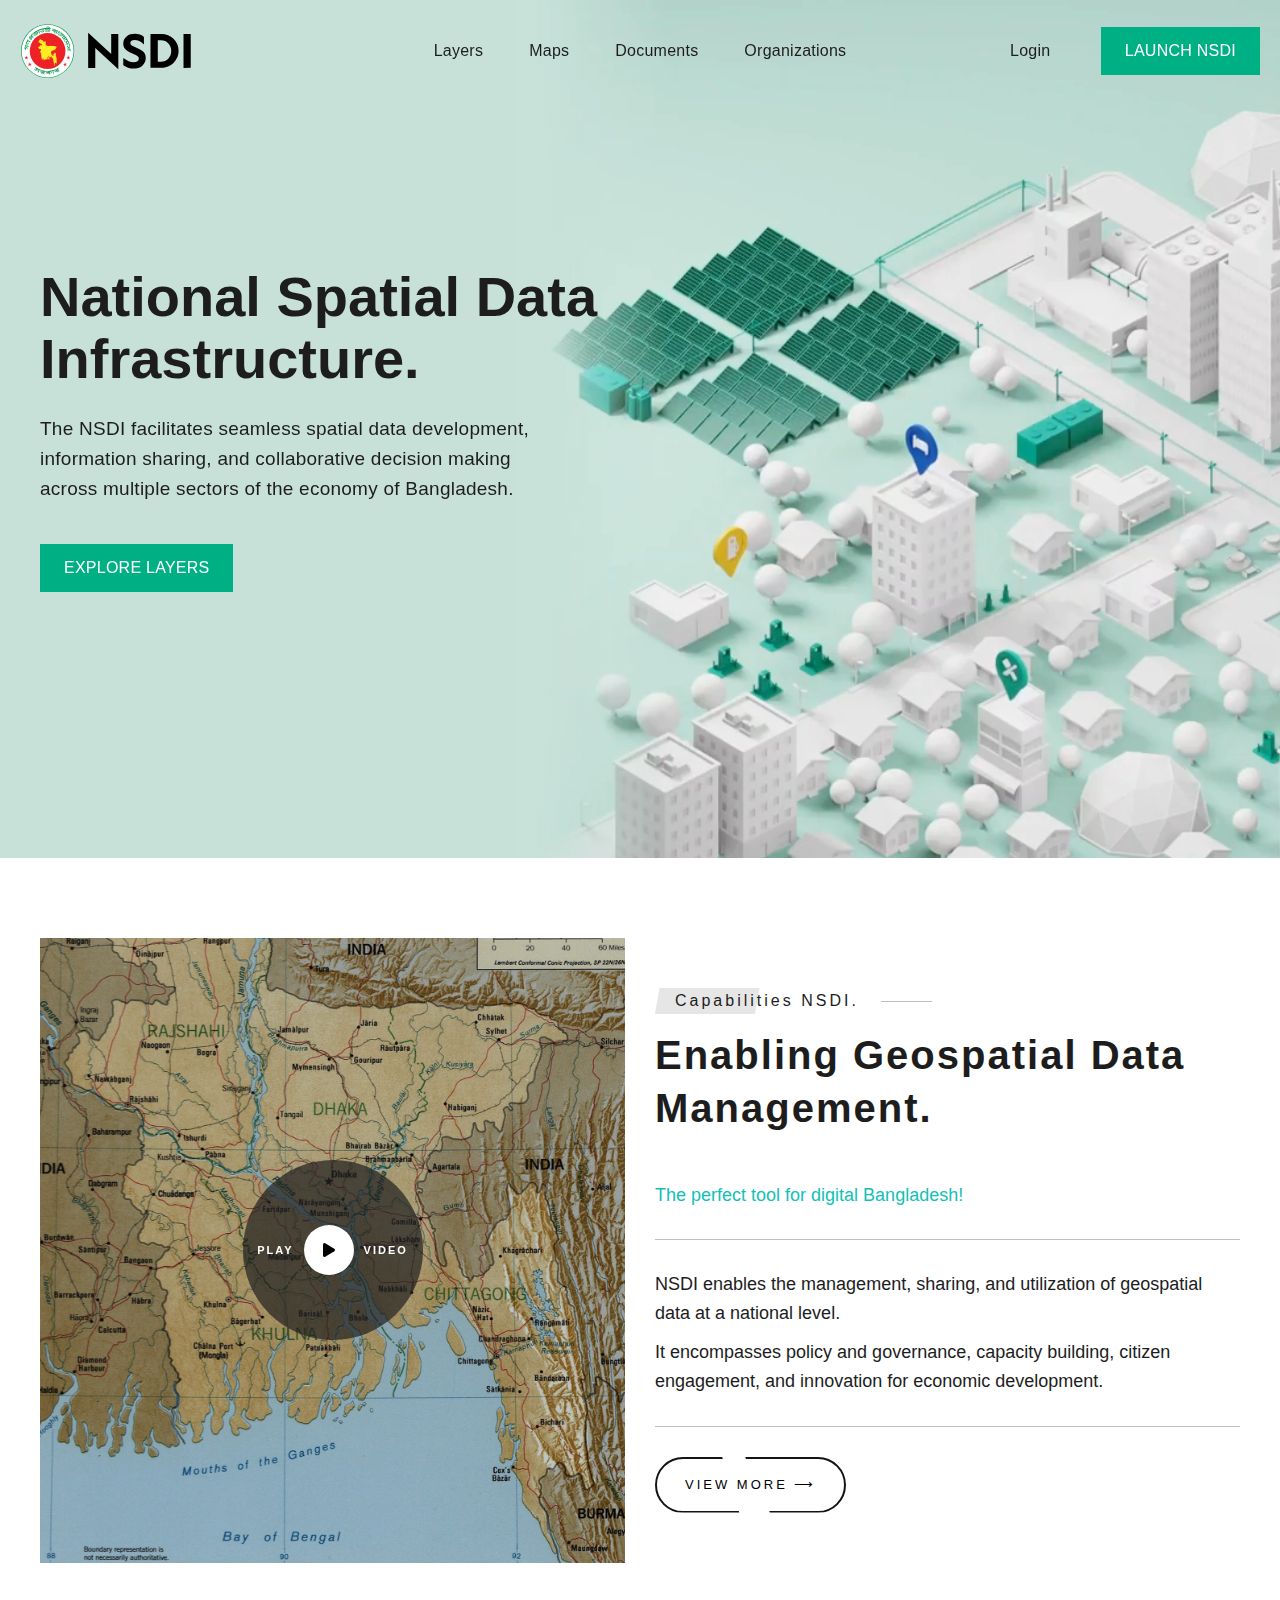
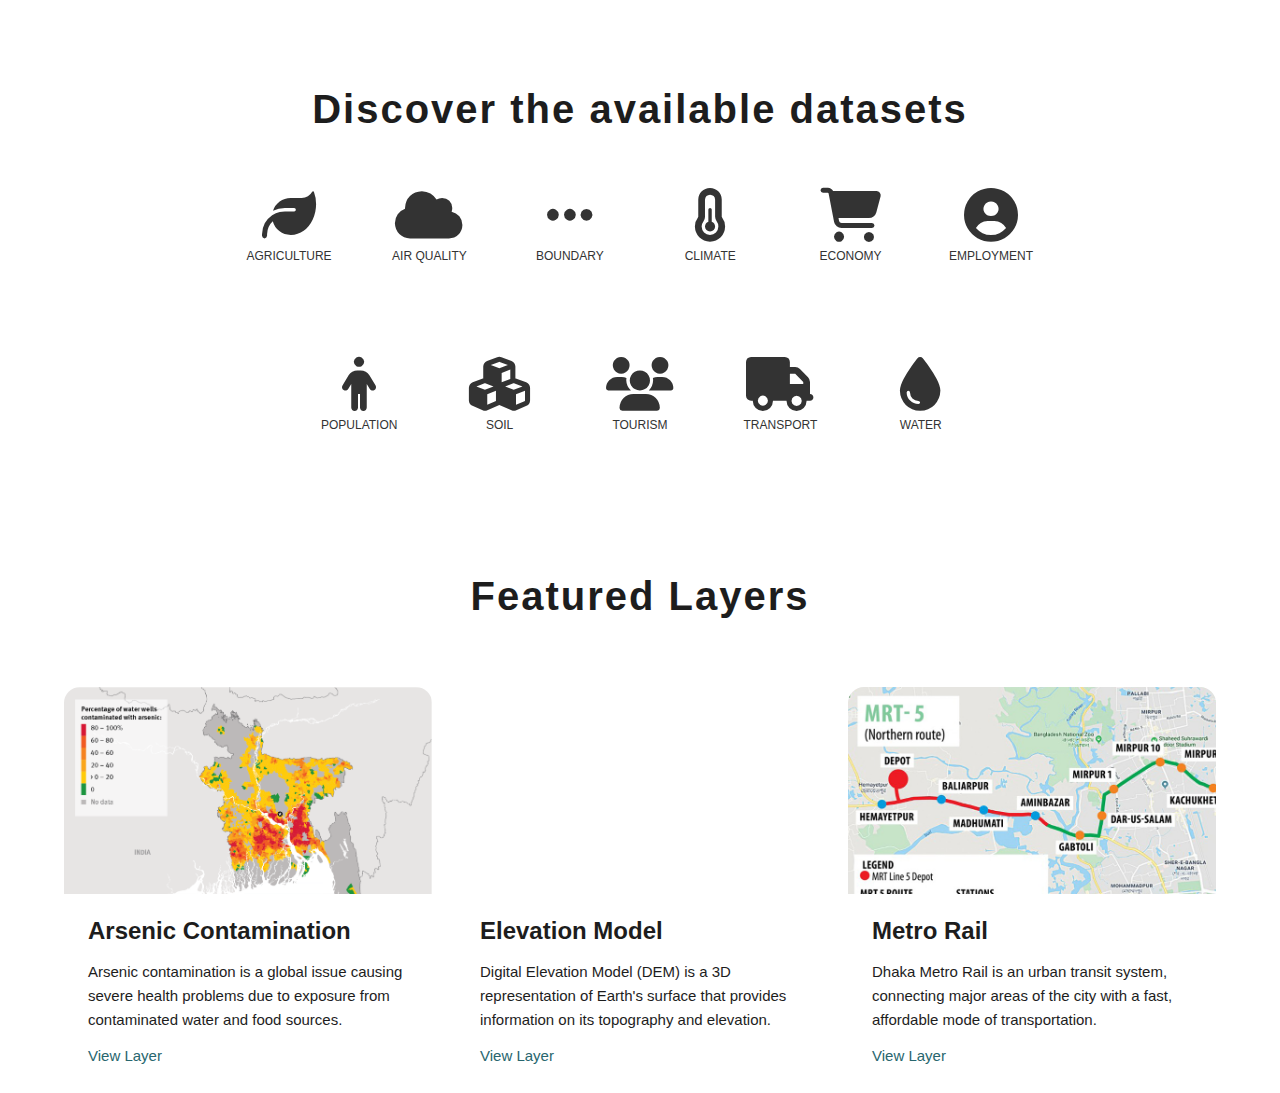
==== index.html @ 383cb5c8 "Fixed layers section." ====
<!DOCTYPE html>
<html lang="en">

<head>
    <meta charset="UTF-8">
    <meta http-equiv="X-UA-Compatible" content="IE=edge">
    <meta name="viewport" content="width=device-width, initial-scale=1.0">
    <link rel="icon" type="image/x-icon" href="./assets/images/favicon.png">
    <link rel="stylesheet" href="assets\css\video.css">
    <link rel="stylesheet" href="assets\css\plugin.css">
    <link rel="stylesheet" href="style.css">
    <link rel="stylesheet" href="assets\css\layers.css">

    <title>NSDI - National Spatial Data Infrastructure</title>
</head>

<body>
    <!-- Navigation Section Start -->
    <div data-collapse="medium" data-animation="default" data-duration="400" data-easing="ease" data-easing2="ease"
        role="banner" class="header w-nav">
        <div class="container wide header-container w-container">
            <a href="index.html aria-current=" page" class="brand w-nav-brand w--current">
                <img src="./assets/images/logo.svg" loading="lazy" alt="" class="logo-image">
            </a>
            <nav role="navigation" class="nav-menu w-clearfix w-nav-menu">
                <a href="#" class="header-nav-link black w-nav-link">Layers</a>
                <a href="#" class="header-nav-link black w-nav-link">Maps</a>
                <a href="#" class="header-nav-link black w-nav-link">Documents</a>
                <a href="#" class="header-nav-link last black w-nav-link">Organizations</a>
                <div class="nav-dop-menu mobile"><a href="#" class="header-link-login w-inline-block">
                        <div class="text-block-2">Login</div>
                        <a href="#" class="button-light-green w-button">View Layers</a>
                </div>
            </nav>
            <div class="nav-dop-menu desktop"><a href="#" target="_blank"
                    class="header-link-login header-nav-link black w-inline-block">
                    <div class="text-block black">Login</div>
                </a>
                <a href="#" class="button-light-green w-button">
                    Launch NSDI
                </a>
            </div>
            <div class="menu-button-black w-nav-button"></div>
        </div>
    </div>
    <!-- Navigation Section End -->

    <!-- Hero section start -->
    <div class="hero-home wf-section">
        <div class="hero-home-video">
            <div data-poster-url="./assets/images/First_Animation_w_Gradient.jpg"
                data-video-urls="assets/videos/Hero Animation.mp4" data-autoplay="true" data-loop="true"
                data-wf-ignore="true" class="background-video-2 w-background-video w-background-video-atom">
                <video id="Animation" autoplay="" loop="" style="background-image:url('assets\First Animation.jpg')"
                    muted="" playsinline="" data-wf-ignore="true" data-object-fit="cover">
                    <source src=".\assets\videos\Hero Animation.mp4" data-wf-ignore="true">
                    <source src=".\assets\videos\Hero Animation.webm" data-wf-ignore="true">
                </video>
            </div>
            <div class="div-block-3"></div>
            <div class="html-embed-2 w-embed">
                <style>
                    .hero-home-bg-video {
                        width: 100%;
                        height: 100%;
                        object-fit: cover;
                        object-position: left center;
                    }
                </style>

                <video class="hero-home-bg-video" loop="" autoplay="" muted=""
                    src=".\assets\videos\Hero Animation.mp4"></video>
            </div>
        </div>
        <div class="container fullscreen w-container">
            <div class="box-588 tablet-box-wide tablet-align-center">
                <h1 class="margin-bottom-24">National Spatial Data Infrastructure.</h1>
            </div>
            <div class="box-477 tablet-box-wide tablet-align-center">
                <div class="body1 margin-bottom-40 tablet-align-center">The NSDI facilitates seamless spatial data
                    development, information sharing, and collaborative decision making across multiple sectors of the
                    economy of Bangladesh.
                </div><a href="#" class="button-light-green w-button">Explore Layers</a>
            </div>
        </div>
    </div>
    <!-- Hero section end -->

    <!-- Video Section Start -->
    <section class="video-section p-relative section-margin">
        <div class="container">
            <div class="row">
                <div class="col-lg-6">
                    <div class="video-inner p-relative h-100 v-dark-head">
                        <div class="img-box p-absolute h-100">
                            <div class="img-container h-100 before-z-index" data-dsn-grid="move-up" data-overlay="2">
                                <img class="cover-bg-img " src="" data-dsn-src="assets/images/map.jpg" alt="">
                            </div>
                        </div>

                        <a href="https://www.youtube.com/watch?v=CU_A94WPOgg&pp"
                            class="play-btn d-flex align-items-center justify-content-center text-center v-middle vid">
                            <span class="text">Play</span>
                            <span class="play-icon d-flex align-items-center justify-content-center text-center"
                                data-dsn="parallax"> <i class="fas fa-play"></i>
                            </span>

                            <span class="text">Video</span>
                        </a>
                    </div>
                </div>

                <div class="col-lg-6">
                    <div class="box-info mt-50 mb-50">
                        <div class="box-info-inner w-100">
                            <div class=" mb-30 d-flex text-left flex-column align-items-start">
                                <p class="sub-heading line-shap line-shap-after mb-15">
                                    <span class="line-bg-left">Capabilities NSDI.</span>
                                </p>
                                <h2 class="section-title">Enabling Geospatial Data Management.</h2>
                            </div>

                            <p class="pb-30 mb-30 border-bottom theme-color">
                                The perfect tool for digital Bangladesh!
                            </p>
                            <p class="max-w570 dsn-up mb-10 ">NSDI enables the management, sharing, and utilization of
                                geospatial data at a national level.
                            </p>
                            <p class="max-w570 dsn-up">It encompasses policy and governance, capacity building,
                                citizen engagement, and innovation for economic development.</p>

                            <div class="border-bottom mt-30 mb-30"></div>

                            <a href="#" class="dsn-button ">
                                <span class="  dsn-border-rdu border-color-reverse-color image-zoom"
                                    data-dsn="parallax"></span>
                                View More
                                <span>⟶</span>
                            </a>


                        </div>
                    </div>
                </div>
            </div>
        </div>
    </section>
    <!-- Video Section End -->

    <!-- View Layers Start -->
    <div class="container layers-section">
        <h2 class="section-title">Discover the available datasets</h2>
        <div class="layer-home">
            <section id="layer-datasets">
                <div class="layer-container">
                    <div class="layer-row">
                        <div class="layer-container layer-text-center">
                            <div class="layer-row">
                                <div class="layer-col-xs-4 layer-col-sm-3 layer-col-md-2 layer-col-lg-1">
                                    <a href="#">
                                        <div class="layer-category" data-toggle="tooltip" data-placement="auto"
                                            title="Agricultural features and conditions.">
                                            <i class="fa fa-leaf fa-3x"></i>
                                            <h4>Agriculture</h4>
                                        </div>
                                    </a>
                                </div>
                                <div class="layer-col-xs-4 layer-col-sm-3 layer-col-md-2 layer-col-lg-1">
                                    <a href="#">
                                        <div class="layer-category" data-toggle="tooltip" data-placement="auto"
                                            title="Air pollution phenomena.">
                                            <i class="fa fa-cloud fa-3x"></i>
                                            <h4>Air quality</h4>
                                        </div>
                                    </a>
                                </div>
                                <div class="layer-col-xs-4 layer-col-sm-3 layer-col-md-2 layer-col-lg-1">
                                    <a href="#">
                                        <div class="layer-category" data-toggle="tooltip" data-placement="auto"
                                            title="Legal land and international entities descriptions. Examples: political and administrative boundaries.">
                                            <i class="fa fa-ellipsis-h fa-3x"></i>
                                            <h4>Boundary</h4>
                                        </div>
                                    </a>
                                </div>
                                <div class="layer-col-xs-4 layer-col-sm-3 layer-col-md-2 layer-col-lg-1">
                                    <a href="#">
                                        <div class="layer-category" data-toggle="tooltip" data-placement="auto"
                                            title="Processes and phenomena of the atmosphere. Examples:  climate, climate change, precipitation, weather, atmospheric conditions.">
                                            <i class="fa fa-thermometer-2 fa-3x"></i>
                                            <h4>Climate</h4>
                                        </div>
                                    </a>
                                </div>
                                <div class="layer-col-xs-4 layer-col-sm-3 layer-col-md-2 layer-col-lg-1">
                                    <a href="#">
                                        <div class="layer-category" data-toggle="tooltip" data-placement="auto"
                                            title="Economic activities and conditions.">
                                            <i class="fa fa-shopping-cart fa-3x"></i>
                                            <h4>Economy</h4>
                                        </div>
                                    </a>
                                </div>
                                <div class="layer-col-xs-4 layer-col-sm-3 layer-col-md-2 layer-col-lg-1">
                                    <a href="#">
                                        <div class="layer-category" data-toggle="tooltip" data-placement="auto"
                                            title="Employment situation and statistics. Example: Labour market, employment and unemployment rate">
                                            <i class="fa fa-user-circle fa-3x"></i>
                                            <h4>Employment</h4>
                                        </div>
                                    </a>
                                </div>
                            </div>
                            <div class="layer-row">
                                <div class="layer-col-xs-4 layer-col-sm-3 layer-col-md-2 layer-col-lg-1">
                                    <a href="#">
                                        <div class="layer-category" data-toggle="tooltip" data-placement="auto"
                                            title="Demography and social features. Example: demographic data and trends, census information, education.">
                                            <i class="fa fa-male fa-3x"></i>
                                            <h4>Population</h4>
                                        </div>
                                    </a>
                                </div>
                                <div class="layer-col-xs-4 layer-col-sm-3 layer-col-md-2 layer-col-lg-1">
                                    <a href="#">
                                        <div class="layer-category" data-toggle="tooltip" data-placement="auto"
                                            title="Land and soil features. Example: Land use and land cover change, soil quality, monitoring.">
                                            <i class="fa fa-cubes fa-3x"></i>
                                            <h4>Soil</h4>
                                        </div>
                                    </a>
                                </div>
                                <div class="layer-col-xs-4 layer-col-sm-3 layer-col-md-2 layer-col-lg-1">
                                    <a href="#">
                                        <div class="layer-category" data-toggle="tooltip" data-placement="auto"
                                            title="Recreational areas and tourism activities. Example: touristic statistics and information.">
                                            <i class="fa fa-users fa-3x"></i>
                                            <h4>Tourism</h4>
                                        </div>
                                    </a>
                                </div>
                                <div class="layer-col-xs-4 layer-col-sm-3 layer-col-md-2 layer-col-lg-1">
                                    <a href="#">
                                        <div class="layer-category" data-toggle="tooltip" data-placement="auto"
                                            title="Transportation systems and infrastructure. Examples: roads, tunnels, railways, trafic flows.">
                                            <i class="fa fa-truck fa-3x"></i>
                                            <h4>Transport</h4>
                                        </div>
                                    </a>
                                </div>
                                <div class="layer-col-xs-4 layer-col-sm-3 layer-col-md-2 layer-col-lg-1">
                                    <a href="#">
                                        <div class="layer-category" data-toggle="tooltip" data-placement="auto"
                                            title="Water features. Examples: rivers and glaciers, lakes, dams, water quality.">
                                            <i class="fa fa-tint fa-3x"></i>
                                            <h4>Water</h4>
                                        </div>
                                    </a>
                                </div>
                            </div>
                        </div>
                    </div>
                </div>
            </section>
        </div>
    </div>
    <!-- View Layers End -->

    <!-- Featured Layers Start -->
    <div class="container layers-section" style="margin-bottom: 3rem;">
        <h2 class="section-title">Featured Layers</h2>
    </div>
    <section class="articles">
        <article>
            <div class="article-wrapper">
                <figure>
                    <img src=".\assets\images\community clinic.webp" alt="" />
                </figure>
                <div class="article-body">
                    <h4>Arsenic Contamination</h4>
                    <p>
                        Arsenic contamination is a global issue causing severe health problems due to exposure from
                        contaminated water and food sources.
                    </p>
                    <a href="#" class="read-more">
                        View Layer<span class="sr-only">Layer 1</span>
                        <svg xmlns="http://www.w3.org/2000/svg" class="icon" viewBox="0 0 20 20" fill="currentColor">
                            <path fill-rule="evenodd"
                                d="M12.293 5.293a1 1 0 011.414 0l4 4a1 1 0 010 1.414l-4 4a1 1 0 01-1.414-1.414L14.586 11H3a1 1 0 110-2h11.586l-2.293-2.293a1 1 0 010-1.414z"
                                clip-rule="evenodd" />
                        </svg>
                    </a>
                </div>
            </div>
        </article>
        <article>

            <div class="article-wrapper">
                <figure>
                    <img src="https://gisgeography.com/wp-content/uploads/2016/04/SRTM.png" alt="" />
                </figure>
                <div class="article-body">
                    <h4>Elevation Model</h4>
                    <p>
                        Digital Elevation Model (DEM) is a 3D representation of Earth's surface that provides
                        information on its topography and elevation.
                    </p>
                    <a href="#" class="read-more">
                        View Layer <span class="sr-only">about this is some title</span>
                        <svg xmlns="http://www.w3.org/2000/svg" class="icon" viewBox="0 0 20 20" fill="currentColor">
                            <path fill-rule="evenodd"
                                d="M12.293 5.293a1 1 0 011.414 0l4 4a1 1 0 010 1.414l-4 4a1 1 0 01-1.414-1.414L14.586 11H3a1 1 0 110-2h11.586l-2.293-2.293a1 1 0 010-1.414z"
                                clip-rule="evenodd" />
                        </svg>
                    </a>
                </div>
            </div>
        </article>
        <article>

            <div class="article-wrapper">
                <figure>
                    <img src="assets\images\metro rail.jpg" alt="" />
                </figure>
                <div class="article-body">
                    <h4>Metro Rail</h4>
                    <p>
                        Dhaka Metro Rail is an urban transit system, connecting major areas of the city with a fast,
                        affordable mode of transportation.
                    </p>
                    <a href="#" class="read-more">
                        View Layer <span class="sr-only">about this is some title</span>
                        <svg xmlns="http://www.w3.org/2000/svg" class="icon" viewBox="0 0 20 20" fill="currentColor">
                            <path fill-rule="evenodd"
                                d="M12.293 5.293a1 1 0 011.414 0l4 4a1 1 0 010 1.414l-4 4a1 1 0 01-1.414-1.414L14.586 11H3a1 1 0 110-2h11.586l-2.293-2.293a1 1 0 010-1.414z"
                                clip-rule="evenodd" />
                        </svg>
                    </a>
                </div>
            </div>
        </article>
    </section>
    <!-- Featured Layers End -->

    <!-- Script Section Start -->
    <script src="https://code.jquery.com/jquery-3.6.4.min.js"></script>
    <script src="index.js"></script>
    <!-- Script Section End -->

    <!-- Video Script Section Start -->
    <script src="assets\js\plugin.js"></script>
    <script src="assets\js\dns.js"></script>
    <script src="assets\js\custom.js"></script>
    <!-- Video Script Section End -->
</body>

</html>
---- style.css ----
html {
  font-family: sans-serif;
  -ms-text-size-adjust: 100%;
  -webkit-text-size-adjust: 100%;
  scrollbar-width: none;
  height: 100%;
}
header,
menu,
nav,
section {
  display: block;
}
video {
  display: inline-block;
  vertical-align: baseline;
}
[hidden] {
  display: none;
}
a:active,
a:hover {
  outline: 0;
}
h1 {
  margin: 0.67em 0;
}
img {
  border: 0;
  max-width: 100%;
  vertical-align: middle;
  display: inline-block;
}
svg:not(:root) {
  overflow: hidden;
}
button {
  color: inherit;
  font: inherit;
  margin: 0;
}
button {
  overflow: visible;
}
button {
  text-transform: none;
}
button {
  cursor: pointer;
}
button[disabled] {
  cursor: default;
}
button::-moz-focus-inner {
  border: 0;
  padding: 0;
}
.w-dropdown-list.w--open {
  display: block;
}
.w-nav-button.w--open {
  background-color: #c8c8c8;
  color: #fff;
}
.menu-button.w--open {
  background-color: transparent;
  background-image: url("./assets/images/close.svg");
  background-position: 50% 50%;
  background-size: 22px 22px;
  background-repeat: no-repeat;
}
.menu-button-black.w--open {
  background-color: transparent;
  background-image: url("./assets/images/close.svg");
  background-position: 50% 50%;
  background-size: 22px 22px;
  background-repeat: no-repeat;
}
.menu-button-black.w--open {
  background-color: transparent;
  background-image: url("./assets/images/close.svg");
  background-position: 50% 50%;
  background-size: auto;
  background-repeat: no-repeat;
}
@font-face {
  font-family: webflow-icons;
  src: url("[data-uri]")
    format("truetype");
  font-weight: 400;
  font-style: normal;
}
[class*=" w-icon-"],
[class^="w-icon-"] {
  font-family: webflow-icons !important;
  font-style: normal;
  font-weight: 400;
  font-variant: normal;
  text-transform: none;
  line-height: 1;
  -webkit-font-smoothing: antialiased;
  -moz-osx-font-smoothing: grayscale;
}
* {
  -webkit-box-sizing: border-box;
  -moz-box-sizing: border-box;
  box-sizing: border-box;
}
.w-block {
  display: block;
}
.w-inline-block {
  max-width: 100%;
  display: inline-block;
}
.w-clearfix:after,
.w-clearfix:before {
  content: " ";
  display: table;
  grid-column-start: 1;
  grid-row-start: 1;
  grid-column-end: 2;
  grid-row-end: 2;
}
.w-clearfix:after {
  clear: both;
}
.w-button {
  display: inline-block;
  padding: 9px 15px;
  background-color: #3898ec;
  color: #fff;
  border: 0;
  line-height: inherit;
  text-decoration: none;
  cursor: pointer;
  border-radius: 0;
}
html[data-w-dynpage] [data-w-cloak] {
  color: transparent !important;
}
h1,
h2,
h3,
h4,
h5,
h6 {
  font-weight: 700;
  margin-bottom: 10px;
}
h5 {
  font-size: 14px;
  line-height: 20px;
  margin-top: 10px;
}
h6 {
  font-size: 12px;
  line-height: 18px;
  margin-top: 10px;
}
.w-embed:after,
.w-embed:before {
  content: " ";
  display: table;
  grid-column-start: 1;
  grid-row-start: 1;
  grid-column-end: 2;
  grid-row-end: 2;
}
.w-embed:after {
  clear: both;
}
.w-video {
  width: 100%;
  position: relative;
  padding: 0;
}
.w-video embed,
.w-video object {
  position: absolute;
  top: 0;
  left: 0;
  width: 100%;
  height: 100%;
  border: none;
}
[type="button"],
[type="reset"],
button {
  border: 0;
  cursor: pointer;
}
.w-container {
  margin-left: auto;
  margin-right: auto;
  max-width: 940px;
}
.w-container:after,
.w-container:before {
  content: " ";
  display: table;
  grid-column-start: 1;
  grid-row-start: 1;
  grid-column-end: 2;
  grid-row-end: 2;
}
.w-container:after {
  clear: both;
}
@media screen and (max-width: 991px) {
  .w-container {
    max-width: 728px;
  }
}
@media screen and (max-width: 479px) {
  .w-container {
    max-width: none;
  }
}
.w-background-video {
  position: relative;
  overflow: hidden;
  height: 500px;
  color: #fff;
}
.w-background-video > video {
  background-size: cover;
  background-position: 50% 50%;
  position: absolute;
  margin: auto;
  width: 100%;
  height: 100%;
  right: -100%;
  bottom: -100%;
  top: -100%;
  left: -100%;
  object-fit: cover;
  z-index: -100;
}
.w-background-video > video::-webkit-media-controls-start-playback-button {
  display: none !important;
  -webkit-appearance: none;
}
@media screen and (max-width: 767px) {
  .w-nav-brand {
    padding-left: 10px;
  }
}
.w-nav {
  position: relative;
  background: #ddd;
  z-index: 1000;
}
.w-nav:after,
.w-nav:before {
  content: " ";
  display: table;
  grid-column-start: 1;
  grid-row-start: 1;
  grid-column-end: 2;
  grid-row-end: 2;
}
.w-nav:after {
  clear: both;
}
.w-nav-brand {
  position: relative;
  float: left;
  text-decoration: none;
  color: #333;
}
.w-nav-link {
  position: relative;
  display: inline-block;
  vertical-align: top;
  text-decoration: none;
  color: #222;
  padding: 20px;
  text-align: left;
  margin-left: auto;
  margin-right: auto;
}
.w-nav-link.w--current {
  color: #0082f3;
}
.w-nav-menu {
  position: relative;
  float: right;
}
[data-nav-menu-open] {
  display: block !important;
  position: absolute;
  top: 100%;
  left: 0;
  right: 0;
  background: #c8c8c8;
  text-align: center;
  overflow: visible;
  min-width: 200px;
}
.w-nav[data-animation="over-left"] [data-nav-menu-open] {
  right: auto;
  z-index: 1;
  top: 0;
}
.w-nav[data-animation="over-right"] [data-nav-menu-open] {
  left: auto;
  z-index: 1;
  top: 0;
}
.w-nav-button {
  position: relative;
  float: right;
  padding: 18px;
  font-size: 24px;
  display: none;
  cursor: pointer;
  -webkit-tap-highlight-color: transparent;
  -webkit-user-select: none;
  -moz-user-select: none;
  -ms-user-select: none;
  user-select: none;
}
.w-nav-button:focus {
  outline: 0;
}
.w-nav[data-collapse="all"] .w-nav-menu {
  display: none;
}
.w-nav[data-collapse="all"] .w-nav-button {
  display: block;
}
@media screen and (max-width: 991px) {
  .w-nav[data-collapse="medium"] .w-nav-menu {
    display: none;
  }
  .w-nav[data-collapse="medium"] .w-nav-button {
    display: block;
  }
}
@media screen and (max-width: 767px) {
  .w-nav[data-collapse="small"] .w-nav-menu {
    display: none;
  }
  .w-nav[data-collapse="small"] .w-nav-button {
    display: block;
  }
  .w-nav-brand {
    padding-left: 10px;
  }
}
@media screen and (max-width: 479px) {
  .w-nav[data-collapse="tiny"] .w-nav-menu {
    display: none;
  }
  .w-nav[data-collapse="tiny"] .w-nav-button {
    display: block;
  }
}
@keyframes spin {
  0% {
    transform: rotate(0);
  }
  100% {
    transform: rotate(360deg);
  }
}
body {
  margin: 0;
  min-height: 100%;
  background-color: #fff;
  font-family: "Helveticaneue 01", sans-serif;
  color: #1d1d1d;
  font-size: 18px;
  line-height: 27px;
}
h1 {
  margin-top: 0;
  margin-bottom: 16px;
  font-family: "Helveticaneue 02", sans-serif;
  color: #1d1d1d;
  font-size: 56px;
  line-height: 62px;
  font-weight: 700;
}
h2 {
  margin-top: 0;
  margin-bottom: 16px;
  font-family: "SF Pro Display Bold", sans-serif;
  color: #1d1d1d;
  font-size: 48px;
  line-height: 53px;
  font-weight: 700;
}
h3 {
  margin-top: 0;
  margin-bottom: 16px;
  font-family: "Helveticaneue 02", sans-serif;
  font-size: 36px;
  line-height: 43px;
  font-weight: 700;
}
h4 {
  margin-top: 0;
  margin-bottom: 16px;
  font-family: "Helveticaneue 02", sans-serif;
  font-size: 24px;
  line-height: 26px;
  font-weight: 700;
}
a {
  background-color: transparent;
  color: #00b085;
  text-decoration: underline;
}
.container {
  position: relative;
  z-index: 100;
  max-width: 1240px;
  padding-right: 20px;
  padding-left: 20px;
  -webkit-box-orient: vertical;
  -webkit-box-direction: normal;
  -webkit-flex-direction: column;
  -ms-flex-direction: column;
  flex-direction: column;
  -webkit-box-pack: center;
  -webkit-justify-content: center;
  -ms-flex-pack: center;
  justify-content: center;
}
.container.wide {
  display: -webkit-box;
  display: -webkit-flex;
  display: -ms-flexbox;
  display: flex;
  max-width: 100%;
  -webkit-box-pack: start;
  -webkit-justify-content: flex-start;
  -ms-flex-pack: start;
  justify-content: flex-start;
  -webkit-box-align: center;
  -webkit-align-items: center;
  -ms-flex-align: center;
  align-items: center;
  grid-auto-columns: 1fr;
  -ms-grid-columns: 1fr 1fr;
  grid-template-columns: 1fr 1fr;
  -ms-grid-rows: auto auto;
  grid-template-rows: auto auto;
}
.container.wide.header-container {
  height: 102px;
  -webkit-box-orient: horizontal;
  -webkit-box-direction: normal;
  -webkit-flex-direction: row;
  -ms-flex-direction: row;
  flex-direction: row;
}
.container.fullscreen {
  position: relative;
  display: -webkit-box;
  display: -webkit-flex;
  display: -ms-flexbox;
  display: flex;
  height: 100%;
}
.container.box-764 {
  max-width: 764px;
}
.body {
  font-family: "Helveticaneue 01", sans-serif;
  color: #1d1d1d;
  font-size: 18px;
  line-height: 27px;
  font-weight: 400;
}
.h1 {
  font-family: "Helveticaneue 02", sans-serif;
  font-size: 56px;
  line-height: 62px;
  font-weight: 700;
}
.h2 {
  font-family: "Helveticaneue 02", sans-serif;
  font-size: 48px;
  line-height: 53px;
  font-weight: 700;
}
.body1 {
  font-size: 19px;
  line-height: 30px;
  text-align: left;
  letter-spacing: 0.25px;
}
.body1.margin-bottom-40 {
  margin-bottom: 40px;
}
.body1.text-align-center {
  display: none;
  text-align: center;
}
.body1.box-478 {
  max-width: 478px;
}
.button-light-green {
  overflow: visible;
  height: 48px;
  padding: 6px 24px;
  background-color: #00b085;
  font-family: "Helveticaneue 11", sans-serif;
  font-size: 16px;
  line-height: 36px;
  font-weight: 500;
  letter-spacing: 0.25px;
  text-transform: uppercase;
  -o-object-fit: fill;
  object-fit: fill;
}
.button-light-green:hover {
  background-color: #00936f;
}
.button-light-green:active {
  background-color: #03d19f;
}
.nav-dop-menu {
  float: right;
}
.nav-dop-menu.mobile {
  display: none;
}
.nav-dop-menu.desktop {
  display: -webkit-box;
  display: -webkit-flex;
  display: -ms-flexbox;
  display: flex;
  width: 250px;
  min-width: 250px;
  margin-left: auto;
  -webkit-box-pack: justify;
  -webkit-justify-content: space-between;
  -ms-flex-pack: justify;
  justify-content: space-between;
  -webkit-box-align: center;
  -webkit-align-items: center;
  -ms-flex-align: center;
  align-items: center;
}
.brand {
  width: 250px;
  min-width: 250px;
  clear: none;
}
.nav-menu {
  display: block;
  width: 100%;
  -webkit-box-pack: center;
  -webkit-justify-content: center;
  -ms-flex-pack: center;
  justify-content: center;
  -webkit-box-align: center;
  -webkit-align-items: center;
  -ms-flex-align: center;
  align-items: center;
  text-align: center;
}
.logo-image {
  max-width: 183px;
}
.header-link-login {
  display: -webkit-box;
  display: -webkit-flex;
  display: -ms-flexbox;
  display: flex;
  height: 48px;
  -webkit-box-pack: center;
  -webkit-justify-content: center;
  -ms-flex-pack: center;
  justify-content: center;
  -webkit-box-align: center;
  -webkit-align-items: center;
  -ms-flex-align: center;
  align-items: center;
}
.header-link-login.header-nav-link {
  padding: 15px 0px;
  text-decoration: none;
}
.header {
  position: absolute;
  left: 0;
  top: 0;
  right: 0;
  z-index: 500;
  background-color: transparent;
}
.header-nav-link {
  padding-right: 1.6vw;
  padding-left: 1.6vw;
  font-family: "Helveticaneue 11", sans-serif;
  color: #fff;
  font-size: 16px;
  line-height: 18px;
  font-weight: 500;
  letter-spacing: 0.25px;
}
.w--nav-link-open {
  display: block;
  position: relative;
}
.header-nav-link:hover {
  color: #00b085;
}
.header-nav-link:active {
  color: #00936f;
}
.header-nav-link.last.black.w--current,
.header-nav-link.w--current {
  color: #00b085;
}
.header-nav-link.black {
  color: #1d1d1d;
}
.header-nav-link.black:hover {
  color: #00b085;
}
.header-nav-link.black:active {
  color: #00936f;
}
.header-nav-link.green:hover {
  color: #00434d;
}
.header-nav-link.green:active {
  color: #1d1d1d;
}
.header-nav-link.green.w--current {
  color: #00434d;
}
.div-block {
  position: static;
}
.image {
  position: absolute;
  left: 50%;
  top: 0;
  width: 1658px;
  max-width: 1658px;
  margin-left: -829px;
}
.div-block-2 {
  position: relative;
  z-index: 10;
}
.text-image {
  justify-items: stretch;
  -webkit-box-align: center;
  -webkit-align-items: center;
  -ms-flex-align: center;
  align-items: center;
  grid-column-gap: 92px;
  grid-row-gap: 0;
  -ms-grid-columns: 1fr minmax(724px, 724px);
  grid-template-columns: 1fr minmax(724px, 724px);
  -ms-grid-rows: auto;
  grid-template-rows: auto;
}
.h3 {
  font-family: "Helveticaneue 02", sans-serif;
  font-size: 36px;
  line-height: 43px;
  font-weight: 700;
}
.image-2 {
  opacity: 0;
}
.section {
  height: 100vh;
}
.background-video {
  height: 100%;
  -o-object-fit: cover;
  object-fit: cover;
  -o-object-position: 100% 100%;
  object-position: 100% 100%;
}
.hero-home {
  position: relative;
  height: 100vh;
  max-height: 858px;
  min-height: 658px;
  background-color: #c7e1d9;
}
.hero-home-video {
  position: absolute;
  top: 0;
  right: 0;
  bottom: 0;
  z-index: 10;
  width: 60%;
  height: 100%;
  -o-object-fit: cover;
  object-fit: cover;
  -o-object-position: 0 100%;
  object-position: 0 100%;
}
.background-video-2 {
  position: absolute;
  left: 0;
  top: 0;
  right: 0;
  bottom: 0;
  display: none;
  width: 100%;
  height: 100%;
  -o-object-fit: cover;
  object-fit: cover;
  -o-object-position: 0 100%;
  object-position: 0 100%;
}
.div-block-3 {
  position: absolute;
  left: -25px;
  top: 0;
  bottom: 0;
  z-index: 10;
  display: block;
  width: 100px;
  height: 100%;
  background-image: -webkit-gradient(
    linear,
    left top,
    right top,
    from(#c7e1d9),
    color-stop(29%, #c7e1d9),
    to(rgba(208, 222, 219, 0))
  );
  background-image: linear-gradient(
    90deg,
    #c7e1d9,
    #c7e1d9 29%,
    rgba(208, 222, 219, 0)
  );
}
.section-2 {
  overflow: hidden;
  background-color: #f6faff;
}
.section-3 {
  background-color: #00434d;
}
.link {
  color: #00b085;
}
.div-block-4 {
  max-width: 520px;
}
.margin-bottom-0 {
  margin-bottom: 0;
}
.video-container {
  width: 100%;
  height: 482px;
}
.box-588 {
  width: 100%;
  max-width: 588px;
}
.box-477 {
  max-width: 477px;
}
.box-477.tablet-box-wide.tablet-align-center {
  max-width: 500px;
}
.margin-bottom-24 {
  margin-bottom: 24px;
  font-family: "SF Pro Display Bold", sans-serif;
}
.div-block-5 {
  background-color: #1d1d1d;
}
.image-3 {
  display: none;
}
.body3 {
  font-size: 16px;
  line-height: 24px;
  letter-spacing: 0.25px;
}
.body3.desktop-margin-bottom-16 {
  margin-bottom: 16px;
}
.div-block-6 {
  position: absolute;
  left: 50%;
  top: 0;
  right: 0;
  bottom: 0;
  z-index: 50;
  margin-left: 295px;
  background-color: #00b085;
}
.section-4 {
  height: 0;
}
.link-green {
  display: -webkit-box;
  display: -webkit-flex;
  display: -ms-flexbox;
  display: flex;
  -webkit-box-pack: start;
  -webkit-justify-content: flex-start;
  -ms-flex-pack: start;
  justify-content: flex-start;
  -webkit-box-align: center;
  -webkit-align-items: center;
  -ms-flex-align: center;
  align-items: center;
  font-family: "Helveticaneue 02", sans-serif;
  color: #01fec0;
  font-size: 19px;
  line-height: 28px;
  font-weight: 700;
  text-decoration: none;
}
.link-green:hover {
  color: #00b085;
}
.link-green:active {
  color: #34ffcd;
}
.desktop-margin-bottom-40 {
  margin-bottom: 40px;
}
.button-title {
  display: inline;
  margin-right: 8px;
  color: #fff;
  text-decoration: none;
}
.image-4 {
  margin-top: -3px;
}
.image-5 {
  width: auto;
  height: 100%;
  max-width: 99999px;
}
.video {
  width: 100%;
  height: 100%;
}
.html-embed-2 {
  position: absolute;
  left: 0;
  top: 0;
  right: 0;
  bottom: 0;
  display: block;
}
.image-6 {
  display: none;
}
.div-block-8 {
  display: block;
  width: 298px;
}
.div-block-9 {
  margin-top: 60px;
}
.div-block-10 {
  position: relative;
  left: 0;
  top: 0;
  right: 0;
  bottom: 0;
  z-index: 2;
  display: block;
  width: 100%;
  max-width: 1036px;
  padding-right: 40px;
  padding-left: 40px;
  -webkit-box-orient: vertical;
  -webkit-box-direction: normal;
  -webkit-flex-direction: column;
  -ms-flex-direction: column;
  flex-direction: column;
  -webkit-box-pack: center;
  -webkit-justify-content: center;
  -ms-flex-pack: center;
  justify-content: center;
  -webkit-box-align: center;
  -webkit-align-items: center;
  -ms-flex-align: center;
  align-items: center;
  grid-auto-columns: 1fr;
  -ms-grid-columns: 1fr 1fr;
  grid-template-columns: 1fr 1fr;
  -ms-grid-rows: auto auto;
  grid-template-rows: auto auto;
  -o-object-fit: fill;
  object-fit: fill;
}
.div-block-11 {
  padding-right: 80px;
  padding-left: 80px;
}
.link-block {
  position: absolute;
  left: auto;
  top: 0;
  right: 0;
  bottom: auto;
}
.image-7 {
  max-width: 1037px;
  margin-left: -205px;
}
.box-485 {
  width: 100%;
  max-width: 485px;
}
.image-8 {
  width: auto;
  height: 100%;
  max-width: 9999px;
}
.div-block-12 {
  text-align: center;
}
.image-9 {
  margin-bottom: 37px;
}
._404 {
  display: -webkit-box;
  display: -webkit-flex;
  display: -ms-flexbox;
  display: flex;
  padding-top: 200px;
  padding-bottom: 100px;
  -webkit-box-pack: center;
  -webkit-justify-content: center;
  -ms-flex-pack: center;
  justify-content: center;
  -webkit-box-align: center;
  -webkit-align-items: center;
  -ms-flex-align: center;
  align-items: center;
  text-align: center;
}
.image-10 {
  margin-bottom: 40px;
}
.text-block-3 {
  color: #00b085;
  line-height: 18px;
}
.div-block-13 {
  width: 24px;
  height: 24px;
  border-radius: 50%;
  background-color: rgba(0, 176, 133, 0.3);
}
.desktop-margin-bottom-24 {
  margin-bottom: 24px;
}
.box-478 {
  max-width: 478px;
}
.box-497 {
  max-width: 497px;
}
.html-embed-3 {
  display: -webkit-box;
  display: -webkit-flex;
  display: -ms-flexbox;
  display: flex;
  -webkit-box-pack: center;
  -webkit-justify-content: center;
  -ms-flex-pack: center;
  justify-content: center;
  -webkit-box-align: center;
  -webkit-align-items: center;
  -ms-flex-align: center;
  align-items: center;
}
.div-block-15 {
  display: none;
}
.image-11 {
  max-width: 1692px;
}
.div-block-16 {
  position: static;
}
.image-12,
.image-13,
.image-14 {
  display: none;
}
.text-align-center {
  text-align: center;
}
.section-5 {
  overflow: hidden;
}
.image-15 {
  display: none;
}
.div-block-18,
.div-block-19 {
  position: relative;
  z-index: 1;
}
.div-block-20 {
  position: absolute;
  left: 50%;
  top: 0;
  width: 1692px;
  height: 830px;
  margin-left: -560px;
}
.div-block-21 {
  display: -webkit-box;
  display: -webkit-flex;
  display: -ms-flexbox;
  display: flex;
  height: 207px;
  -webkit-box-pack: center;
  -webkit-justify-content: center;
  -ms-flex-pack: center;
  justify-content: center;
  -webkit-box-align: center;
  -webkit-align-items: center;
  -ms-flex-align: center;
  align-items: center;
}
.width-48 {
  max-width: 48px;
}
.link-2 {
  overflow: visible;
}
.container-2 {
  position: fixed;
  left: 0;
  top: 10%;
  right: 0;
  bottom: 0;
  display: block;
  grid-auto-columns: 1fr;
  -ms-grid-columns: 1fr 1fr;
  grid-template-columns: 1fr 1fr;
  -ms-grid-rows: auto auto;
  grid-template-rows: auto auto;
}
.text-block-5 {
  position: relative;
  top: 10px;
  width: auto;
  color: #eee;
  font-size: 18px;
}
.container-3 {
  position: relative;
  top: 100px;
  margin-top: auto;
  padding-top: 20px;
  background-color: transparent;
}
.section-6 {
  position: relative;
  height: 500px;
  background-color: transparent;
  background-image: url("../61683f186682fef9fff6144d_banner_image_blue copy.png");
  background-position: 100% 100%;
  background-size: cover;
  background-repeat: no-repeat;
}
.section-7 {
  position: relative;
  z-index: auto;
}
.div-block-23 {
  min-height: 180px;
}
.div-block-24 {
  position: fixed;
  z-index: 1;
  width: 100%;
  height: 100%;
}
.image-17 {
  position: relative;
  top: 10px;
}
.div-block-25 {
  position: relative;
  top: auto;
  height: 50px;
  background-color: #284842;
}
.container-4 {
  display: -webkit-box;
  display: -webkit-flex;
  display: -ms-flexbox;
  display: flex;
  -webkit-box-align: start;
  -webkit-align-items: flex-start;
  -ms-flex-align: start;
  align-items: flex-start;
  grid-auto-columns: 1fr;
  -ms-grid-columns: 1fr 1fr;
  grid-template-columns: 1fr 1fr;
  -ms-grid-rows: auto auto;
  grid-template-rows: auto auto;
  -o-object-fit: fill;
  object-fit: fill;
}
.button {
  width: 250px;
}
.text-block-6 {
  width: 650px;
  color: #f8f7f7;
}
.section-8 {
  height: 500px;
  background-color: #284842;
}
.container-5 {
  position: relative;
  top: 100px;
  display: -webkit-box;
  display: -webkit-flex;
  display: -ms-flexbox;
  display: flex;
  margin-top: auto;
  -webkit-box-orient: vertical;
  -webkit-box-direction: normal;
  -webkit-flex-direction: column;
  -ms-flex-direction: column;
  flex-direction: column;
  -webkit-box-pack: center;
  -webkit-justify-content: center;
  -ms-flex-pack: center;
  justify-content: center;
  -webkit-box-align: center;
  -webkit-align-items: center;
  -ms-flex-align: center;
  align-items: center;
  background-color: transparent;
}
.section-9 {
  height: 350px;
  background-color: #b8e1cd;
}
.div-block-26 {
  -webkit-align-self: center;
  -ms-flex-item-align: center;
  -ms-grid-row-align: center;
  align-self: center;
}
.text-block-7 {
  color: #00434d;
}
.container-6 {
  text-align: center;
}
.text-block-8 {
  color: #00434d;
}
.section-10 {
  height: 200px;
  margin-top: auto;
  padding-top: 40px;
  background-color: #b8e1cd;
}
.button-2 {
  border: 2px solid #00434d;
  border-radius: 4px;
  background-color: transparent;
  color: #00434d;
}
.div-block-27 {
  display: block;
  border-radius: 0;
  opacity: 1;
}
.html-embed-4 {
  height: 300px;
}
.image-18 {
  padding-top: 5px;
  padding-right: 5px;
}
.image-19 {
  position: absolute;
  left: 345px;
  top: 3px;
  z-index: 50;
  width: 130px;
}
.image-20 {
  position: absolute;
  left: 10px;
  top: 11px;
  z-index: 20;
  display: inline-block;
  width: 140px;
}
.image-21 {
  position: absolute;
  left: 65px;
  top: 51px;
  display: inline-block;
  width: 561px;
}
.image-22 {
  position: absolute;
  left: 314px;
  top: 31px;
  z-index: 40;
  display: inline-block;
  width: 335px;
}
.image-23 {
  position: absolute;
  left: 352px;
  top: 116px;
  z-index: 50;
  width: 111px;
}
.image-24 {
  position: absolute;
  left: 454px;
  top: 42px;
  z-index: 50;
  width: 160px;
}
.image-25 {
  display: none;
}
.div-block-28 {
  position: relative;
  margin-top: 0;
  padding-right: 40px;
  padding-bottom: 100px;
  padding-left: 40px;
  background-color: #00434d;
}
.html-embed-5 {
  position: static;
  padding-right: 10px;
  padding-left: 10px;
}
.container-7 {
  position: relative;
}
.html-embed-6 {
  position: relative;
  top: 30px;
  width: 848px;
  height: 660px;
  min-height: 660px;
  min-width: 848px;
}
.html-embed-7 {
  position: relative;
  top: 37px;
  width: 848px;
  height: 660px;
  min-height: 660px;
  min-width: 848px;
  margin-bottom: 0;
}
.html-embed-8 {
  position: relative;
  top: 51px;
  width: 1008px;
  height: 772px;
  min-height: 772px;
  min-width: 1008px;
}
.div-block-29,
.div-block-30 {
  position: relative;
  z-index: 1;
}
.html-embed-9 {
  position: relative;
  top: 50px;
  width: 1008px;
  height: 670px;
  min-height: 670px;
  min-width: 1008px;
}
.image-26 {
  position: absolute;
  left: 65px;
  top: 51px;
  width: 561px;
}
.image-27 {
  position: absolute;
  left: 314px;
  top: 31px;
  display: inline-block;
  width: 335px;
}
.image-28 {
  position: absolute;
  left: 10px;
  top: 11px;
  width: 140px;
}
.image-29 {
  position: absolute;
  left: 454px;
  top: 42px;
  width: 160px;
}
.image-30 {
  position: absolute;
  left: 352px;
  top: 116px;
  width: 111px;
}
.image-31 {
  position: absolute;
  left: 345px;
  top: 3px;
  width: 130px;
}
.container-8 {
  overflow: visible;
}
.div-block-31 {
  position: relative;
  top: 68px;
  margin-right: 120px;
  margin-left: 120px;
  padding-top: 35px;
  padding-bottom: 35px;
  background-color: #19424c;
}
.image-32 {
  width: 480px;
}
.div-block-32 {
  display: -webkit-box;
  display: -webkit-flex;
  display: -ms-flexbox;
  display: flex;
  -webkit-box-orient: vertical;
  -webkit-box-direction: normal;
  -webkit-flex-direction: column;
  -ms-flex-direction: column;
  flex-direction: column;
  -webkit-box-pack: center;
  -webkit-justify-content: center;
  -ms-flex-pack: center;
  justify-content: center;
  -webkit-box-align: center;
  -webkit-align-items: center;
  -ms-flex-align: center;
  align-items: center;
}
.div-block-33 {
  position: absolute;
  left: 0;
  top: auto;
  right: 0;
  bottom: 0;
  height: 160px;
  background-color: #fff;
}
.container-9 {
  margin-top: 100px;
}
.button-3 {
  margin-top: 40px;
  margin-left: 150px;
  padding-top: 9px;
  background-color: #00434d;
}
.center {
  text-align: center;
}
.body4 {
  font-size: 20px;
  line-height: 30px;
}
.html-embed-10 {
  color: #fff;
}
.html-embed-11 {
  position: absolute;
  overflow: hidden;
  width: 0;
  height: 0;
  opacity: 0;
}
.html-embed-12 {
  margin-bottom: 0;
}
@media screen and (max-width: 991px) {
  body {
    font-size: 16px;
    line-height: 24px;
  }
  h1,
  h2 {
    font-size: 40px;
    line-height: 44px;
  }
  h3 {
    font-size: 32px;
    line-height: 38px;
  }
  h4 {
    font-size: 22px;
    line-height: 24px;
  }
  .container {
    padding-right: 44px;
    padding-left: 44px;
  }
  .container.wide.header-container {
    padding-right: 24px;
    padding-left: 24px;
  }
  .container.fullscreen {
    height: auto;
    padding-top: 195px;
    padding-bottom: 85vw;
  }
  .h1,
  .h2 {
    font-size: 40px;
    line-height: 44px;
  }
  .body1 {
    font-size: 18px;
    line-height: 27px;
  }
  .body1.margin-bottom-40.tablet-align-center {
    text-align: center;
  }
  .body1.box-485.tablet-box-412 {
    max-width: 412px;
  }
  .nav-dop-menu.desktop {
    width: auto;
    min-width: auto;
  }
  .nav-menu {
    position: fixed;
    top: 0;
    bottom: 0;
    display: -webkit-box;
    display: -webkit-flex;
    display: -ms-flexbox;
    display: flex;
    padding-top: 120px;
    -webkit-box-orient: vertical;
    -webkit-box-direction: normal;
    -webkit-flex-direction: column;
    -ms-flex-direction: column;
    flex-direction: column;
    -webkit-box-pack: center;
    -webkit-justify-content: center;
    -ms-flex-pack: center;
    justify-content: center;
    -webkit-box-align: center;
    -webkit-align-items: center;
    -ms-flex-align: center;
    align-items: center;
    background-color: #d0dedb;
    text-align: center;
  }
  .menu-button {
    z-index: 10;
    width: 32px;
    height: 22px;
    margin-left: 32px;
    padding: 0;
    background-image: url(../6114259c4d1e8c293345fa89_icon_toggle.svg);
    background-position: 50% 50%;
    background-size: contain;
    background-repeat: no-repeat;
    color: #fff;
  }
  .menu-button.black {
    background-image: url(../61142c30a4ae4ecfa1f65650_icon_toggle-black.svg);
    background-size: contain;
    background-repeat: no-repeat;
  }
  .header-link-login.header-nav-link {
    margin-right: 40px;
    margin-bottom: 0;
  }
  .header-nav-link {
    margin-bottom: 40px;
    padding: 0 20px;
    color: #1d1d1d;
    text-align: center;
  }
  .div-block {
    display: none;
  }
  .text-image {
    display: -webkit-box;
    display: -webkit-flex;
    display: -ms-flexbox;
    display: flex;
    -webkit-box-orient: vertical;
    -webkit-box-direction: reverse;
    -webkit-flex-direction: column-reverse;
    -ms-flex-direction: column-reverse;
    flex-direction: column-reverse;
    -webkit-box-align: start;
    -webkit-align-items: flex-start;
    -ms-flex-align: start;
    align-items: flex-start;
    grid-auto-flow: row;
    -ms-grid-columns: 1fr;
    grid-template-columns: 1fr;
    -ms-grid-rows: auto 1fr;
    grid-template-rows: auto 1fr;
  }
  .h3 {
    font-size: 32px;
    line-height: 38px;
  }
  .body-2 {
    font-size: 16px;
    line-height: 24px;
  }
  .tablet-margin-bottom-80 {
    margin-bottom: 80px;
  }
  .hero-home {
    height: auto;
    max-height: 9999px;
    min-height: auto;
  }
  .hero-home-video {
    width: 100%;
  }
  .div-block-3 {
    left: 0;
    top: auto;
    right: 0;
    bottom: 85vw;
    width: 100%;
    height: 100px;
    margin-bottom: -50px;
    background-image: -webkit-gradient(
      linear,
      left top,
      left bottom,
      from(#c7e1d9),
      color-stop(64%, #c7e1d9),
      to(rgba(208, 222, 219, 0))
    );
    background-image: linear-gradient(
      180deg,
      #c7e1d9,
      #c7e1d9 64%,
      rgba(208, 222, 219, 0)
    );
  }
  .div-block-4 {
    max-width: 588px;
    margin-right: auto;
    margin-left: auto;
    text-align: center;
  }
  .margin-bottom-0.tablet-text-align-center {
    text-align: center;
  }
  .box-588.tablet-box-wide {
    max-width: 100%;
  }
  .box-588.tablet-box-wide.tablet-align-center {
    text-align: center;
  }
  .box-588.tablet-box-588 {
    margin-right: auto;
    margin-left: auto;
  }
  .box-588.tablet-box-588.tablet-text-align-center {
    text-align: center;
  }
  .box-477.tablet-box-wide {
    max-width: 100%;
  }
  .box-477.tablet-box-wide.tablet-align-center {
    max-width: 100%;
    text-align: center;
  }
  .text-block {
    color: #fff;
  }
  .text-block.black {
    color: #1d1d1d;
  }
  .menu-button-black {
    z-index: 10;
    width: 32px;
    height: 22px;
    margin-left: 32px;
    padding: 0;
    background-image: url(assets/images/menu.svg);
    background-position: 50% 50%;
    background-size: auto;
    background-repeat: no-repeat;
  }
  .div-block-6 {
    margin-left: 226px;
  }
  .image-5 {
    width: 100%;
    height: auto;
    max-width: 100%;
  }
  .html-embed-2 {
    top: auto;
    height: 85vw;
  }
  .image-6 {
    margin-bottom: -120px;
  }
  .div-block-7 {
    text-align: center;
  }
  .div-block-8 {
    display: block;
    margin-right: auto;
    margin-left: auto;
  }
  .div-block-9 {
    display: block;
  }
  .div-block-11 {
    padding: 64px 40px;
  }
  .image-7 {
    max-width: 100%;
    margin-left: 0;
  }
  .box-485.tablet-text-align-center {
    text-align: center;
  }
  .box-485.tablet-box-wide {
    max-width: 100%;
  }
  .box-485.tablet-box-wide.tablet-text-align-center.tablet-margin-bottom-120 {
    margin-bottom: 120px;
  }
  .box-485.tablet-box-600 {
    max-width: 600px;
  }
  .image-8 {
    width: 100%;
    height: auto;
    max-width: 100%;
    -o-object-fit: cover;
    object-fit: cover;
  }
  .div-block-12 {
    width: 27%;
  }
  .image-9 {
    width: 100%;
    height: auto;
    margin-bottom: 0;
  }
  ._404 {
    padding-top: 195px;
  }
  .image-10 {
    margin-bottom: 80px;
  }
  .box-497.tablet-box-wide {
    max-width: 100%;
  }
  .box-497.tablet-box-wide.tablet-text-align-center {
    text-align: center;
  }
  .div-block-14 {
    display: none;
  }
  .div-block-15 {
    text-align: center;
  }
  .image-11 {
    max-width: 415px;
  }
  .div-block-16 {
    margin-bottom: 64px;
  }
  .div-block-17 {
    display: -webkit-box;
    display: -webkit-flex;
    display: -ms-flexbox;
    display: flex;
  }
  .image-15 {
    min-width: 720px;
  }
  .div-block-18,
  .div-block-19 {
    position: relative;
    z-index: 10;
  }
  .div-block-20 {
    position: static;
    display: -webkit-box;
    display: -webkit-flex;
    display: -ms-flexbox;
    display: flex;
    width: 100%;
    height: auto;
    margin-left: 0;
    -webkit-box-pack: center;
    -webkit-justify-content: center;
    -ms-flex-pack: center;
    justify-content: center;
    -webkit-box-align: center;
    -webkit-align-items: center;
    -ms-flex-align: center;
    align-items: center;
  }
  .image-16 {
    width: 854px;
    height: auto;
    max-width: 854px;
  }
  .div-block-21 {
    height: 207px;
  }
  .div-block-22 {
    width: 0;
    max-width: 0;
    min-width: 0;
    padding-right: 0;
    padding-bottom: 0;
  }
  .html-embed-6 {
    top: 0;
    width: 100vw;
    height: 81vw;
    min-height: 81vw;
    min-width: 1px;
    margin-bottom: -100px;
  }
  .html-embed-7 {
    top: 0;
    width: 100vw;
    height: 81vw;
    min-height: 1px;
    min-width: 1px;
    margin-bottom: -113px;
  }
  .html-embed-8 {
    top: 0;
    width: 100vw;
    height: 81vw;
    min-height: 1px;
    min-width: 1px;
    margin-bottom: -43px;
  }
  .html-embed-9 {
    top: 0;
    width: 100vw;
    height: 81vw;
    min-height: 1px;
    min-width: 1px;
    margin-bottom: -80px;
  }
  .div-block-31 {
    margin-right: 40px;
    margin-left: 40px;
  }
  .image-34 {
    max-width: 426px;
  }
}
@media screen and (max-width: 767px) {
  .brand {
    min-width: auto;
  }
  .logo-image {
    max-width: 135px;
  }
  .header-link-login.header-nav-link {
    margin-bottom: 0;
  }
  .div-block-31 {
    margin-right: 0;
    margin-left: 0;
    padding-right: 10px;
    padding-left: 10px;
  }
}
@media screen and (max-width: 479px) {
  body {
    font-size: 14px;
    line-height: 21px;
  }
  h1,
  h2 {
    font-size: 28px;
    line-height: 31px;
  }
  h3 {
    font-size: 24px;
    line-height: 28px;
  }
  .container {
    padding-right: 16px;
    padding-left: 16px;
  }
  .container.wide {
    -webkit-box-pack: start;
    -webkit-justify-content: flex-start;
    -ms-flex-pack: start;
    justify-content: flex-start;
  }
  .container.wide.header-container {
    padding-right: 16px;
    padding-left: 16px;
  }
  .container.fullscreen {
    padding-top: 120px;
  }
  .h1,
  .h2 {
    font-size: 28px;
    line-height: 31px;
  }
  .body1 {
    font-size: 16px;
    line-height: 24px;
  }
  .button-light-green {
    width: 100%;
    font-size: 14px;
    text-align: center;
  }
  .button-light-green.mobile-wide {
    width: 100%;
    text-align: center;
  }
  .nav-dop-menu.mobile {
    display: -webkit-box;
    display: -webkit-flex;
    display: -ms-flexbox;
    display: flex;
    padding-right: 20px;
    padding-bottom: 20px;
    padding-left: 20px;
    float: none;
    -webkit-box-orient: vertical;
    -webkit-box-direction: normal;
    -webkit-flex-direction: column;
    -ms-flex-direction: column;
    flex-direction: column;
  }
  .nav-dop-menu.desktop {
    display: none;
  }
  .brand {
    padding-left: 0;
  }
  .menu-button {
    z-index: 10;
    margin-left: auto;
  }
  .header-link-login {
    height: auto;
    margin-bottom: 40px;
    font-family: "Helveticaneue 11", sans-serif;
    color: #1d1d1d;
    font-size: 16px;
    line-height: 18px;
    font-weight: 500;
    text-decoration: none;
  }
  .header-nav-link.last {
    margin-bottom: 98px;
  }
  .h3 {
    font-size: 24px;
    line-height: 28px;
  }
  .tablet-margin-bottom-80.mobile-margin-bottom-64 {
    margin-bottom: 64px;
  }
  .tablet-margin-bottom-80.mobile-margin-bottom-0 {
    margin-bottom: 0;
  }
  .text-block-2 {
    color: #1d1d1d;
    text-decoration: none;
  }
  .html-embed {
    display: none;
  }
  .menu-button-black {
    height: 22px;
    margin-left: auto;
  }
  .image-6 {
    margin-bottom: -100px;
  }
  .div-block-10 {
    padding-right: 0;
    padding-left: 0;
  }
  .div-block-11 {
    padding: 20px;
  }
  .link-block {
    top: -40px;
    right: 10px;
  }
  .image-7 {
    width: 100%;
  }
  .box-485.tablet-box-wide.tablet-text-align-center.tablet-margin-bottom-120.mobile-margin-bottom-64 {
    margin-bottom: 64px;
  }
  .image-8 {
    height: 100%;
  }
  .div-block-12 {
    width: 100%;
  }
  ._404 {
    padding-top: 120px;
  }
  .image-10 {
    margin-bottom: 40px;
  }
  .div-block-13 {
    width: 16px;
    height: 16px;
  }
  .image-11 {
    max-width: 239px;
  }
  .image-15 {
    min-width: 100vw;
  }
  .mobile-margin-bottom-17 {
    margin-bottom: 17px;
  }
  .image-16 {
    width: 100%;
    max-width: 100%;
  }
  .html-embed-6 {
    margin-bottom: -42px;
  }
  .html-embed-7 {
    margin-bottom: -50px;
  }
  .html-embed-8 {
    margin-bottom: -16px;
  }
  .html-embed-9 {
    margin-bottom: -36px;
  }
  .div-block-31 {
    margin-right: 0;
    margin-left: 0;
    padding-right: 10px;
    padding-left: 10px;
  }
  .image-33 {
    max-width: 16px;
  }
  .html-embed-10 {
    width: 100%;
  }
  .image-34 {
    max-width: 100%;
  }
}
@font-face {
  font-family: "SF Pro Display Bold";
  src: url("https://uploads-ssl.webflow.com/610a3f7bd34716485e27f5b4/6127a3c461031718a7d46b68_SFPRODISPLAYBOLD.OTF")
    format("opentype");
  font-weight: 700;
  font-style: normal;
  font-display: swap;
}
@font-face {
  font-family: "SF Pro Display Medium";
  src: url("https://uploads-ssl.webflow.com/610a3f7bd34716485e27f5b4/6127a3c4cc42c10c82933325_SFPRODISPLAYMEDIUM.OTF")
    format("opentype");
  font-weight: 500;
  font-style: normal;
  font-display: swap;
}
@font-face {
  font-family: "SF Pro Display Regular";
  src: url("https://uploads-ssl.webflow.com/610a3f7bd34716485e27f5b4/6127a3c40c2bf664ae9e17c4_SFPRODISPLAYREGULAR.OTF")
    format("opentype");
  font-weight: 400;
  font-style: normal;
  font-display: swap;
}
@font-face {
  font-family: "Helveticaneue 07";
  src: url("https://uploads-ssl.webflow.com/610a3f7bd34716485e27f5b4/610a5e316da9fe69488bfc3b_HelveticaNeue-UltraLightItalic-07.ttf")
    format("truetype");
  font-weight: 200;
  font-style: italic;
  font-display: swap;
}
@font-face {
  font-family: "Helveticaneue 06";
  src: url("https://uploads-ssl.webflow.com/610a3f7bd34716485e27f5b4/610a5e31c288d025d68817a5_HelveticaNeue-UltraLight-06.ttf")
    format("truetype");
  font-weight: 200;
  font-style: normal;
  font-display: swap;
}
@font-face {
  font-family: "Helveticaneue 14";
  src: url("https://uploads-ssl.webflow.com/610a3f7bd34716485e27f5b4/610a5e30918aa5374d1c1804_HelveticaNeue-ThinItalic-14.ttf")
    format("truetype");
  font-weight: 100;
  font-style: italic;
  font-display: swap;
}
@font-face {
  font-family: "Helveticaneue 13";
  src: url("https://uploads-ssl.webflow.com/610a3f7bd34716485e27f5b4/610a5e305a06c4520d777b78_HelveticaNeue-Thin-13.ttf")
    format("truetype");
  font-weight: 100;
  font-style: normal;
  font-display: swap;
}
@font-face {
  font-family: "Helveticaneue 09";
  src: url("https://uploads-ssl.webflow.com/610a3f7bd34716485e27f5b4/610a5e31b2303f408eec5747_HelveticaNeue-LightItalic-09.ttf")
    format("truetype");
  font-weight: 300;
  font-style: italic;
  font-display: swap;
}
@font-face {
  font-family: "Helveticaneue 12";
  src: url("https://uploads-ssl.webflow.com/610a3f7bd34716485e27f5b4/610a5e309e58233c2302879d_HelveticaNeue-MediumItalic-12.ttf")
    format("truetype");
  font-weight: 500;
  font-style: italic;
  font-display: swap;
}
@font-face {
  font-family: "Helveticaneue 11";
  src: url("https://uploads-ssl.webflow.com/610a3f7bd34716485e27f5b4/610a5e30c8f20ceeb2c2b20b_HelveticaNeue-Medium-11.ttf")
    format("truetype");
  font-weight: 500;
  font-style: normal;
  font-display: swap;
}
@font-face {
  font-family: "Helveticaneue 08";
  src: url("https://uploads-ssl.webflow.com/610a3f7bd34716485e27f5b4/610a5e30773de0472369d534_HelveticaNeue-Light-08.ttf")
    format("truetype");
  font-weight: 300;
  font-style: normal;
  font-display: swap;
}
@font-face {
  font-family: "Helveticaneue 04";
  src: url("https://uploads-ssl.webflow.com/610a3f7bd34716485e27f5b4/610a5e30c288d04668881790_HelveticaNeue-BoldItalic-04.ttf")
    format("truetype");
  font-weight: 700;
  font-style: italic;
  font-display: swap;
}
@font-face {
  font-family: "Helveticaneue 03";
  src: url("https://uploads-ssl.webflow.com/610a3f7bd34716485e27f5b4/610a5e3005d0f507920e403b_HelveticaNeue-Italic-03.ttf")
    format("truetype");
  font-weight: 400;
  font-style: italic;
  font-display: swap;
}
@font-face {
  font-family: "Helveticaneue 01";
  src: url("https://uploads-ssl.webflow.com/610a3f7bd34716485e27f5b4/610a5e305570800ea1d7d807_HelveticaNeue-01.ttf")
    format("truetype");
  font-weight: 400;
  font-style: normal;
  font-display: swap;
}
@font-face {
  font-family: "Helveticaneue 02";
  src: url("https://uploads-ssl.webflow.com/610a3f7bd34716485e27f5b4/610a5e304a0e3ee8cd2f0ed0_HelveticaNeue-Bold-02.ttf")
    format("truetype");
  font-weight: 700;
  font-style: normal;
  font-display: swap;
}
@font-face {
  font-family: "Helveticaneue Condensed 05";
  src: url("https://uploads-ssl.webflow.com/610a3f7bd34716485e27f5b4/610a5e309e582340d102879c_HelveticaNeue-CondensedBold-05.ttf")
    format("truetype");
  font-weight: 700;
  font-style: normal;
  font-display: swap;
}
@font-face {
  font-family: "Helveticaneue Condensed 10";
  src: url("https://uploads-ssl.webflow.com/610a3f7bd34716485e27f5b4/610a5e30c8f20c34bbc2b20a_HelveticaNeue-CondensedBlack-10.ttf")
    format("truetype");
  font-weight: 900;
  font-style: normal;
  font-display: swap;
}
.w-inline-block {
  max-width: 100%;
  display: inline-block;
}
a {
  transition: color 0.2s, background-color 0.2s, border-color 0.2s;
}
a {
  color: #32566a;
  text-decoration: none;
}
a {
  background-color: transparent;
}
.w-inline-block {
  max-width: 100%;
  display: inline-block;
}
a {
  color: #32566a;
  text-decoration: underline;
}
.video-section {
  margin-top: 5rem;
}
img {
  max-width: 100%;
  vertical-align: middle;
  display: inline-block;
}
img {
  border: 0;
}
* {
  -webkit-box-sizing: border-box;
  -moz-box-sizing: border-box;
  box-sizing: border-box;
}
a {
  color: #32566a;
  text-decoration: underline;
}
img {
  max-width: 100%;
  vertical-align: middle;
  display: inline-block;
}
img {
  border: 0;
}
* {
  -webkit-box-sizing: border-box;
  -moz-box-sizing: border-box;
  box-sizing: border-box;
}
a {
  color: #32566a;
  text-decoration: underline;
}

/* scrolbar */
body::-webkit-scrollbar {
  display: none;
}
body {
  -ms-overflow-style: none;
}

a {
  text-decoration: none !important;
}

.layers-section {
  display: flex;
  flex-direction: column;
  align-items: center;
  justify-content: center;
}

@media only screen and (max-width: 1031px) {
  .layers-section > iframe {
    height: 100vh;
  }
}
@media only screen and (max-width: 1024px) {
  .layers-section > iframe {
    height: 120vh;
  }
}
@media only screen and (min-width: 1032px) {
  .layers-section > iframe {
    height: 70vh;
  }
}

/* Featured Layers Section */
article {
  --img-scale: 1.001;
  --title-color: black;
  --link-icon-translate: -20px;
  --link-icon-opacity: 0;
  position: relative;
  border-radius: 16px;
  box-shadow: none;
  background: #fff;
  transform-origin: center;
  transition: all 0.4s ease-in-out;
  overflow: hidden;
}

article a::after {
  position: absolute;
  inset-block: 0;
  inset-inline: 0;
  cursor: pointer;
  content: "";
}

/* basic article elements styling */
article h2 {
  margin: 0 0 18px 0;
  font-size: 1.9rem;
  letter-spacing: 0.06em;
  color: var(--title-color);
  transition: color 0.3s ease-out;
}

figure {
  margin: 0;
  padding: 0;
  aspect-ratio: 16 / 9;
  overflow: hidden;
}

article img {
  max-width: 100%;
  transform-origin: center;
  transform: scale(var(--img-scale));
  transition: transform 0.4s ease-in-out;
}

.article-body {
  padding: 24px;
}

article a {
  display: inline-flex;
  align-items: center;
  text-decoration: none;
  color: #28666e;
  font-size: 15px;
}

article a:focus {
  outline: 1px dotted #28666e;
}

article a .icon {
  min-width: 24px;
  width: 24px;
  height: 24px;
  margin-left: 5px;
  transform: translateX(var(--link-icon-translate));
  opacity: var(--link-icon-opacity);
  transition: all 0.3s;
}

/* using the has() relational pseudo selector to update our custom properties */
article:has(:hover, :focus) {
  --img-scale: 1.1;
  --title-color: #28666e;
  --link-icon-translate: 0;
  --link-icon-opacity: 1;
  box-shadow: rgba(0, 0, 0, 0.16) 0px 10px 36px 0px,
    rgba(0, 0, 0, 0.06) 0px 0px 0px 1px;
}
.articles {
  display: grid;
  max-width: 1200px;
  margin-inline: auto;
  padding-inline: 24px;
  grid-template-columns: repeat(auto-fill, minmax(320px, 1fr));
  gap: 24px;
}

@media screen and (max-width: 960px) {
  article {
    container: card/inline-size;
  }
  .article-body p {
    display: none;
  }
}

@container card (min-width: 380px) {
  .article-wrapper {
    display: grid;
    grid-template-columns: 100px 1fr;
    gap: 16px;
  }
  .article-body {
    padding-left: 0;
  }
  figure {
    width: 100%;
    height: 100%;
    overflow: hidden;
  }
  figure img {
    height: 100%;
    aspect-ratio: 1;
    object-fit: cover;
  }
}

.sr-only:not(:focus):not(:active) {
  clip: rect(0 0 0 0);
  clip-path: inset(50%);
  height: 1px;
  overflow: hidden;
  position: absolute;
  white-space: nowrap;
  width: 1px;
}

.article-body > p {
  font-size: 15px;
  margin-bottom: 10px;
}
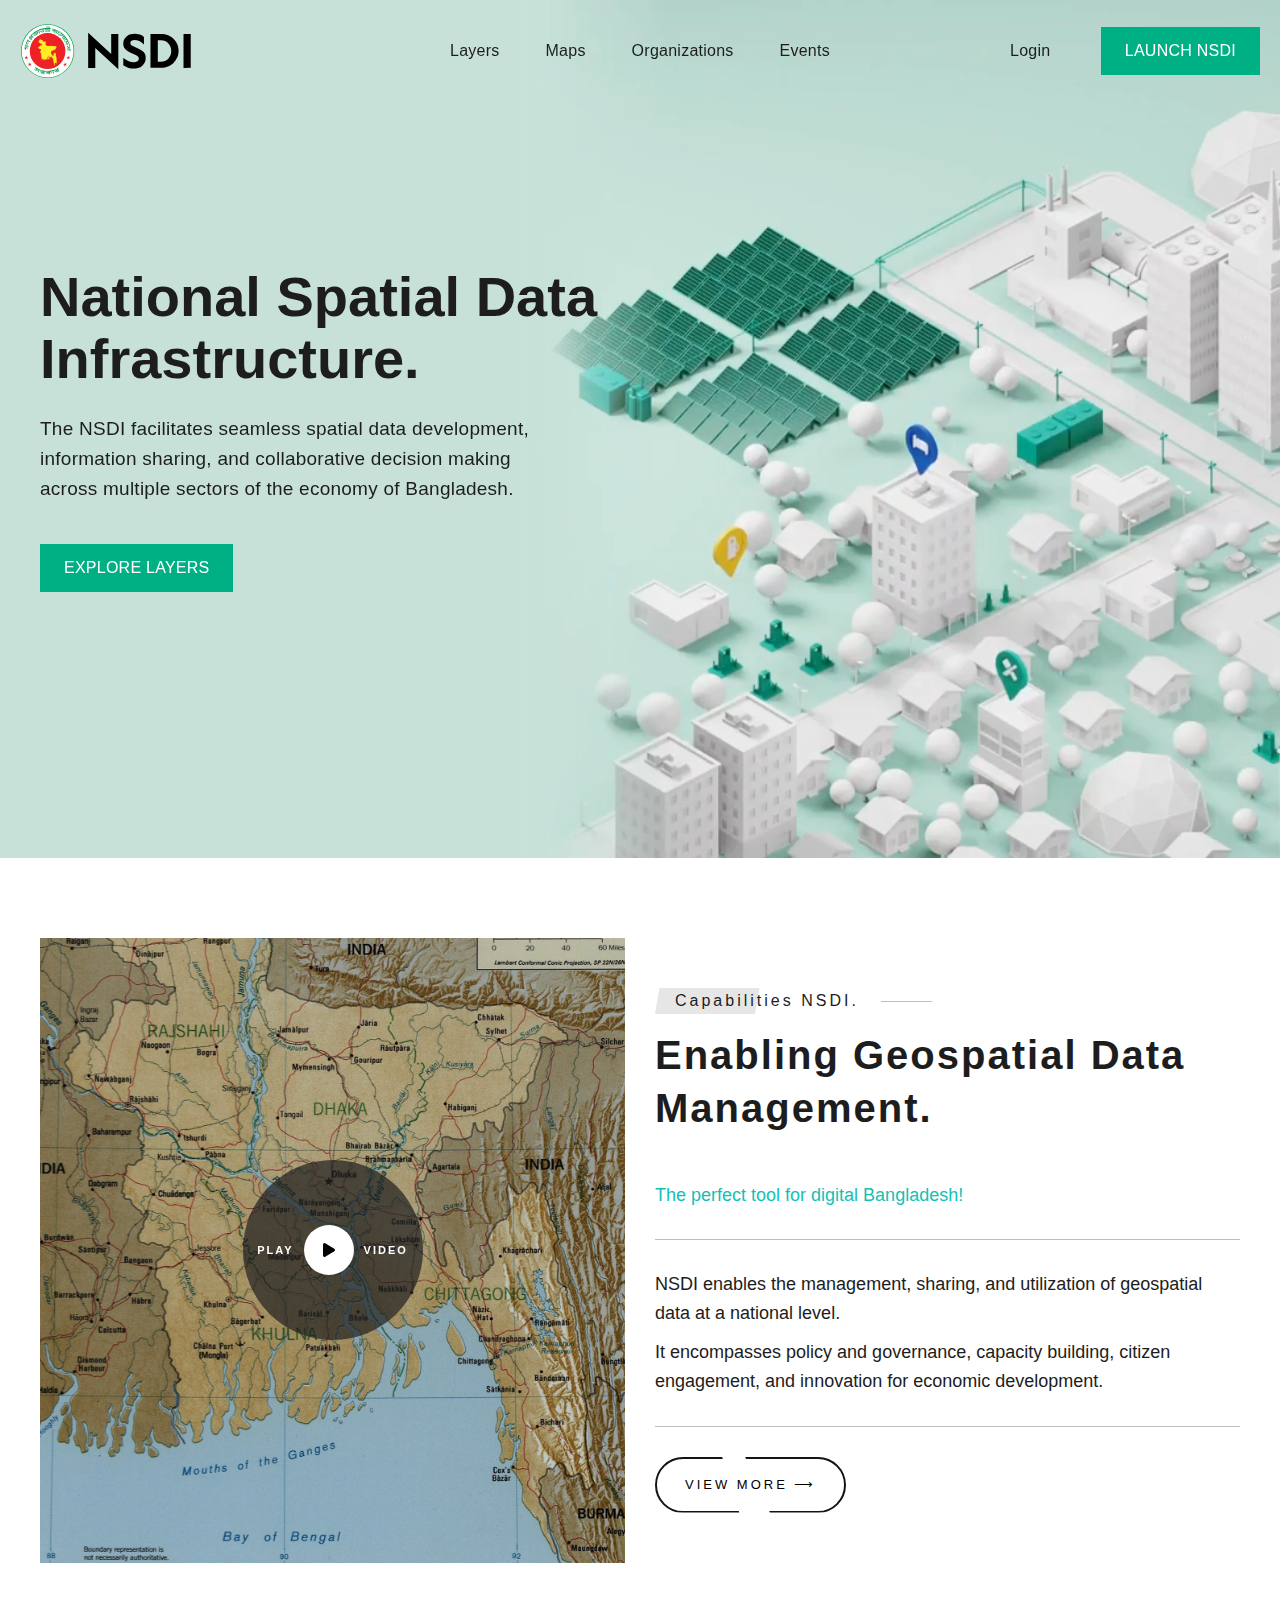
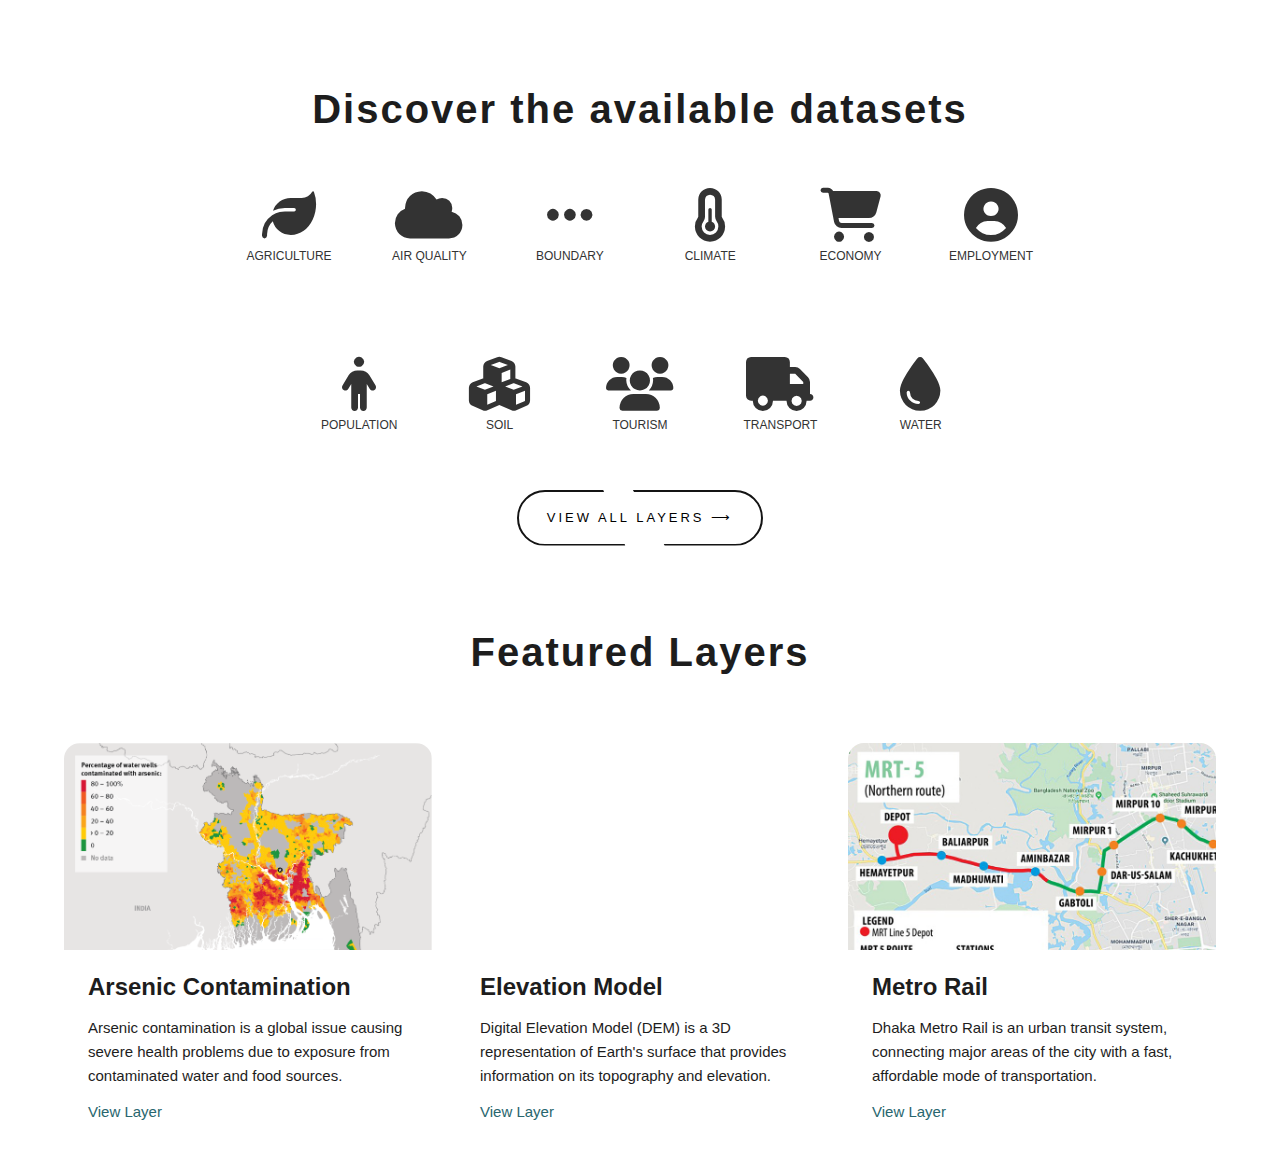
==== commit eddcf10e: "Added button to the featured layers." ====
--- a/index.html
+++ b/index.html
@@ -25,8 +25,8 @@
             <nav role="navigation" class="nav-menu w-clearfix w-nav-menu">
                 <a href="#" class="header-nav-link black w-nav-link">Layers</a>
                 <a href="#" class="header-nav-link black w-nav-link">Maps</a>
-                <a href="#" class="header-nav-link black w-nav-link">Documents</a>
-                <a href="#" class="header-nav-link last black w-nav-link">Organizations</a>
+                <a href="#" class="header-nav-link black w-nav-link">Organizations</a>
+                <a href="#" class="header-nav-link last black w-nav-link">Events</a>
                 <div class="nav-dop-menu mobile"><a href="#" class="header-link-login w-inline-block">
                         <div class="text-block-2">Login</div>
                         <a href="#" class="button-light-green w-button">View Layers</a>
@@ -262,6 +262,17 @@
                     </div>
                 </div>
             </section>
+            <div style="display: flex; align-items: center; justify-content: center;">
+                <a href="#" class="dsn-button ">
+                    <span class="  dsn-border-rdu border-color-reverse-color image-zoom"
+                        style="transform-origin: 0px 0px; transform: translate(0px, 0px);">
+                        <div class="icon-circle" style="transform-origin: 0px 0px; transform: translate(0px, 0px);">
+                        </div>
+                    </span>
+                    View All Layers
+                    <span>⟶</span>
+                </a>
+            </div>
         </div>
     </div>
     <!-- View Layers End -->
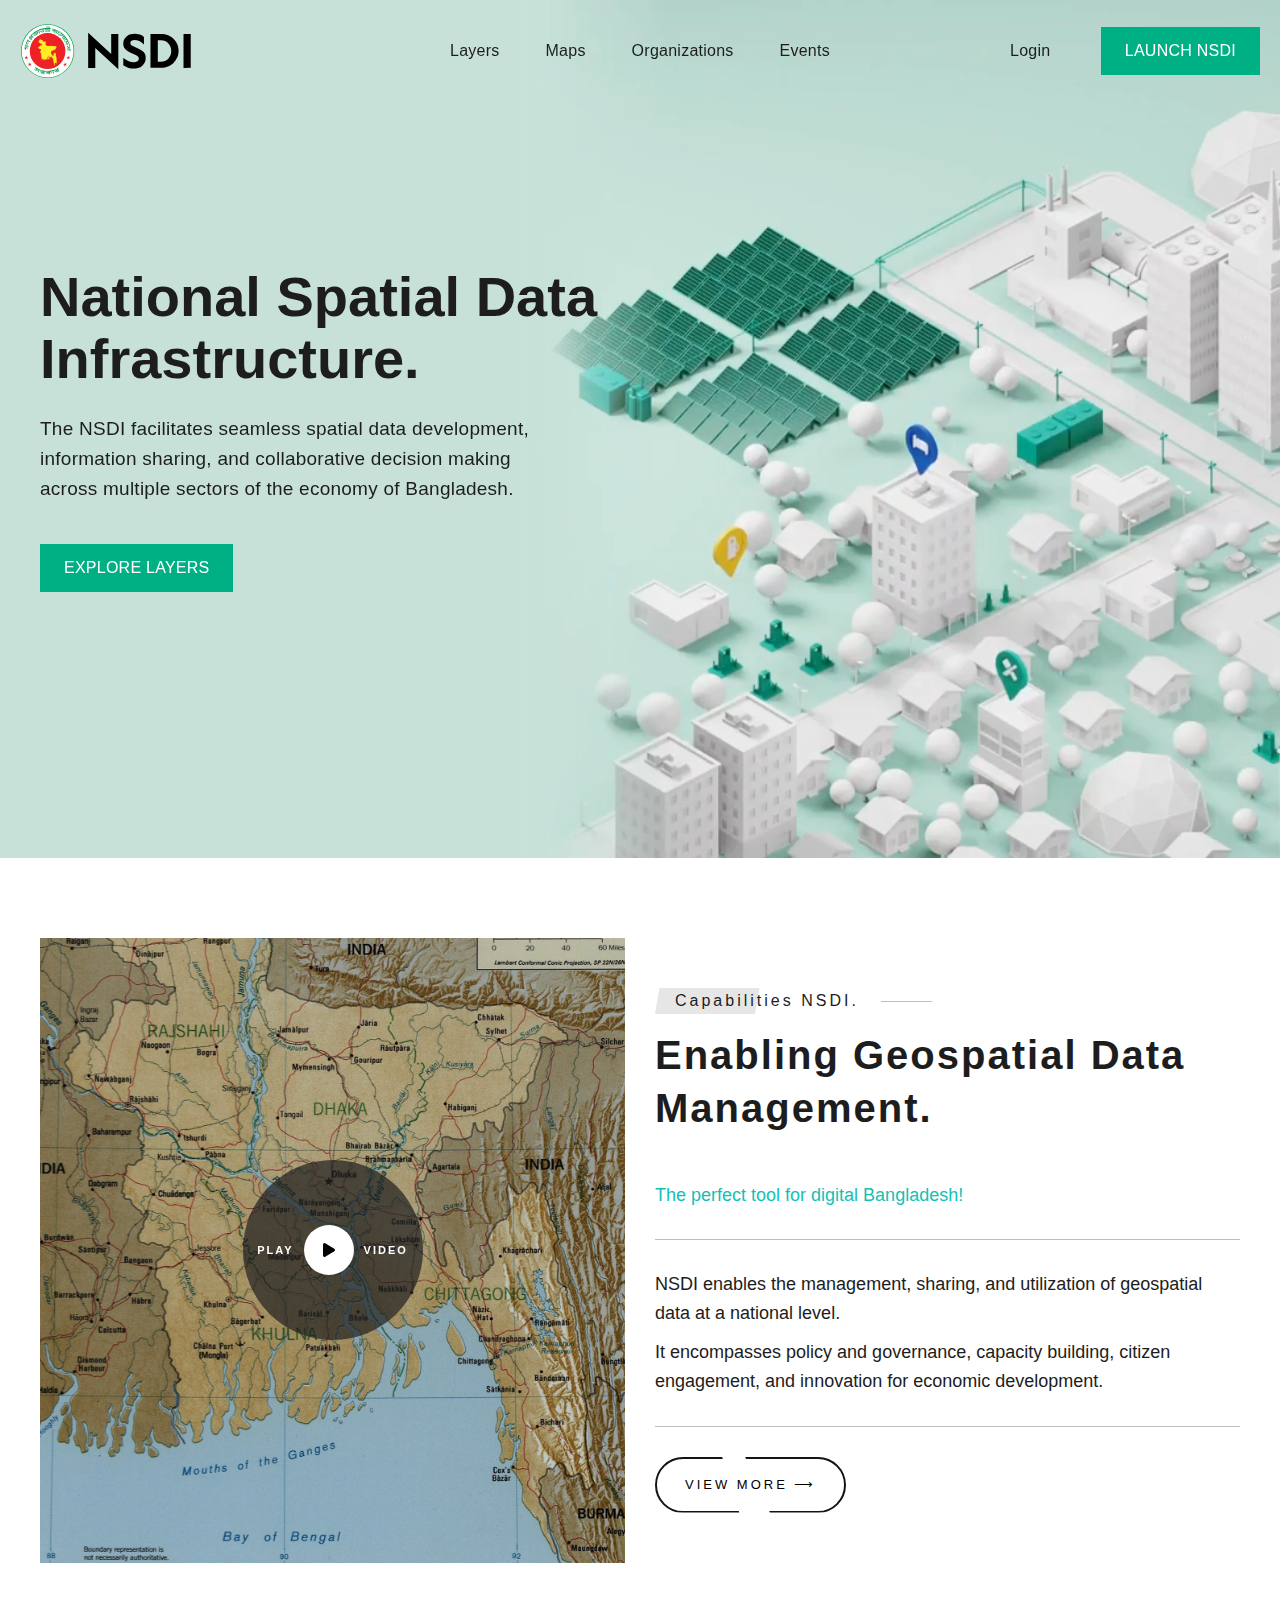
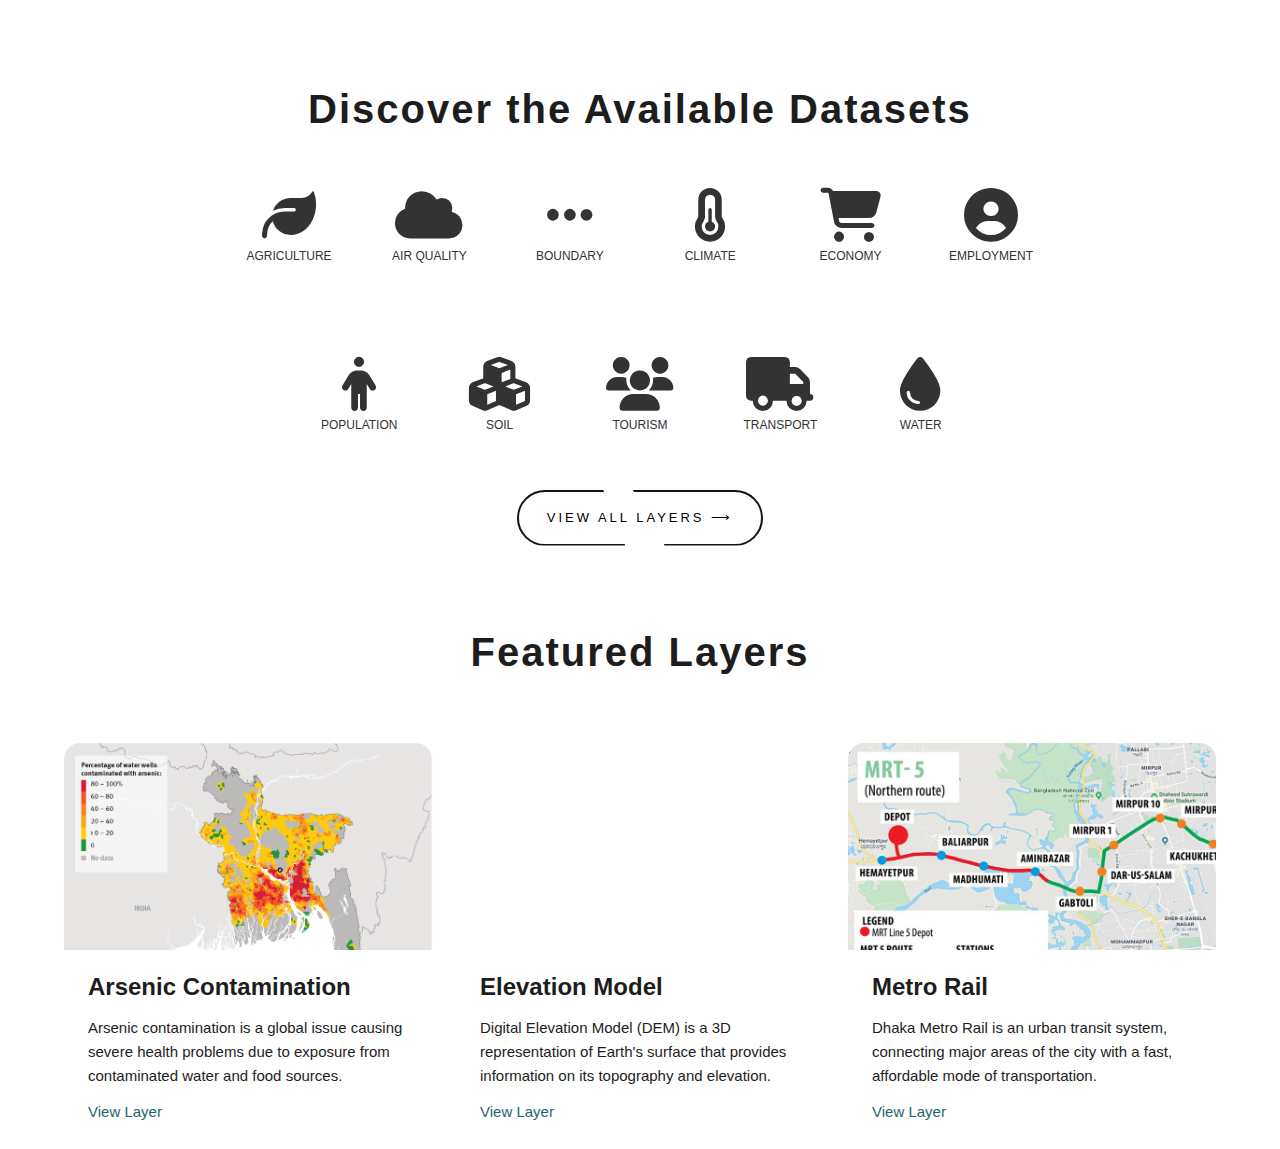
==== commit 618f477a: "Fixed title case." ====
--- a/index.html
+++ b/index.html
@@ -149,7 +149,7 @@
 
     <!-- View Layers Start -->
     <div class="container layers-section">
-        <h2 class="section-title">Discover the available datasets</h2>
+        <h2 class="section-title">Discover the Available Datasets</h2>
         <div class="layer-home">
             <section id="layer-datasets">
                 <div class="layer-container">
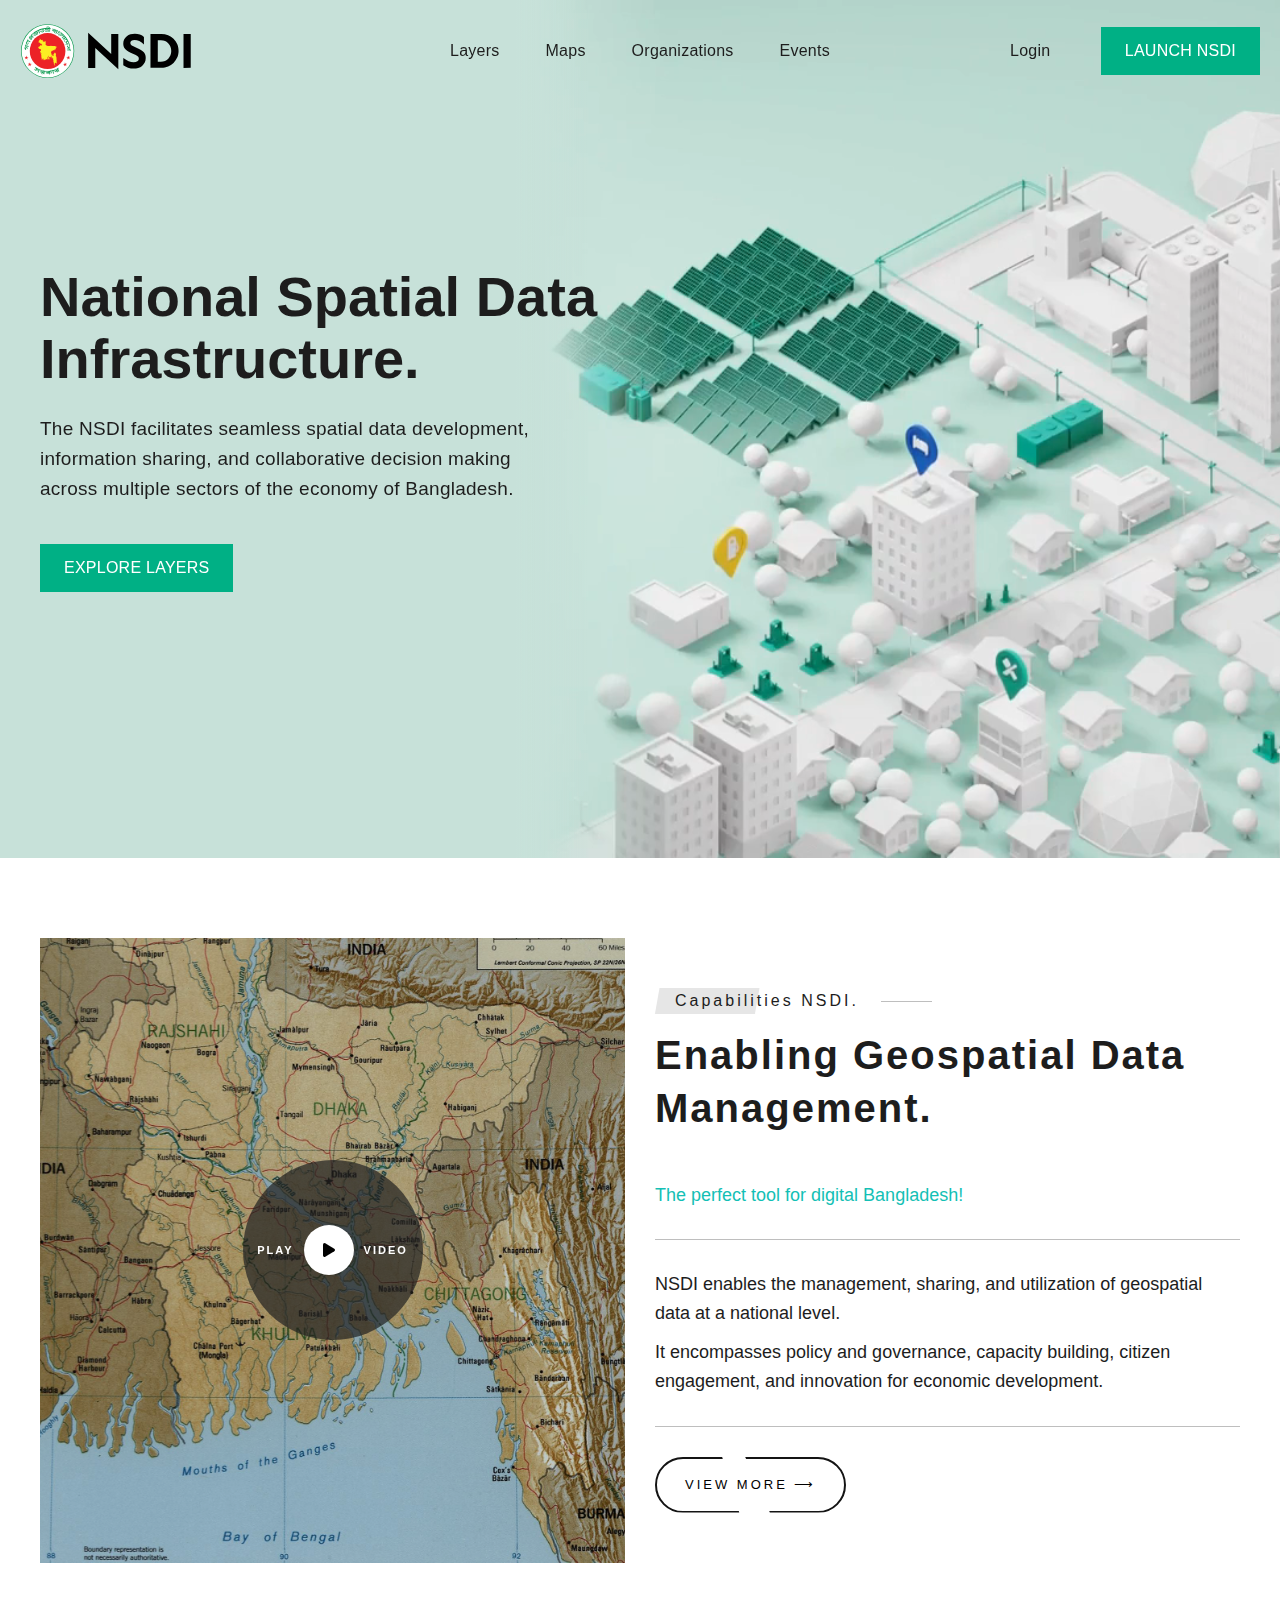
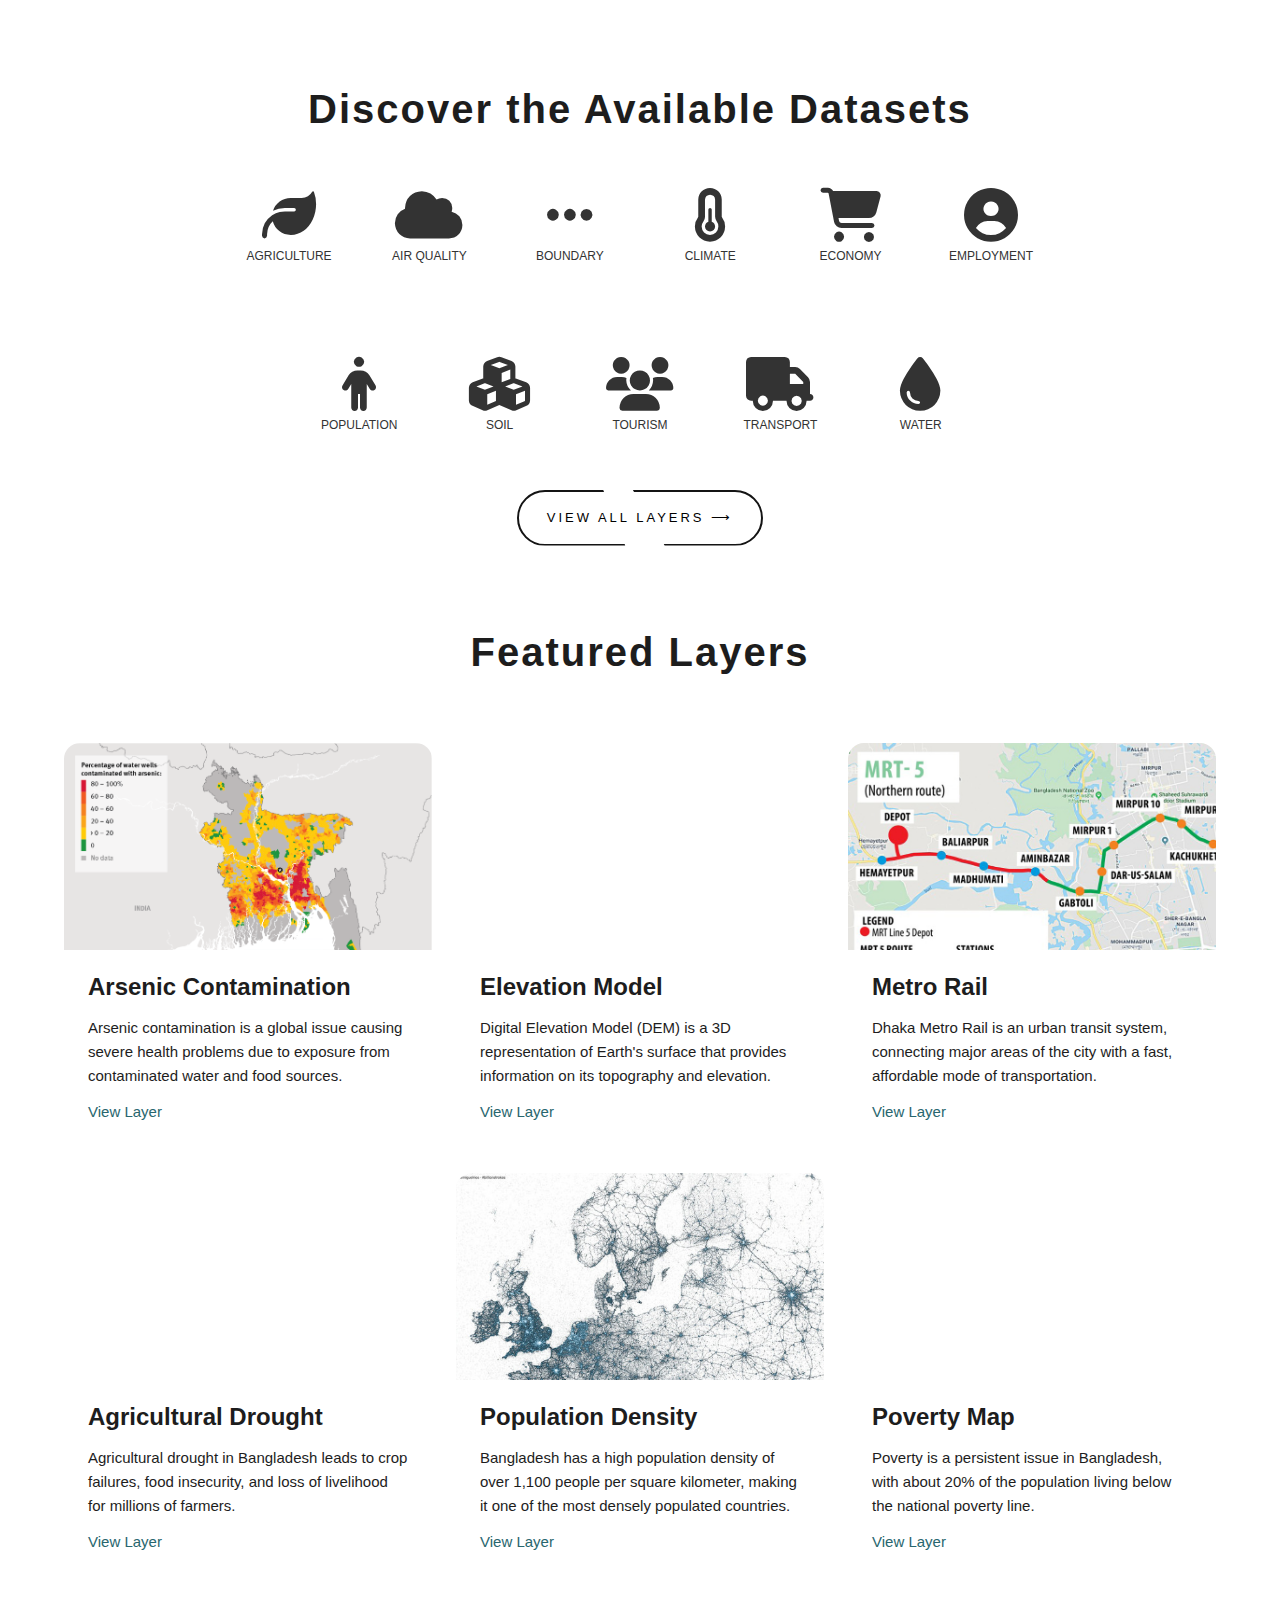
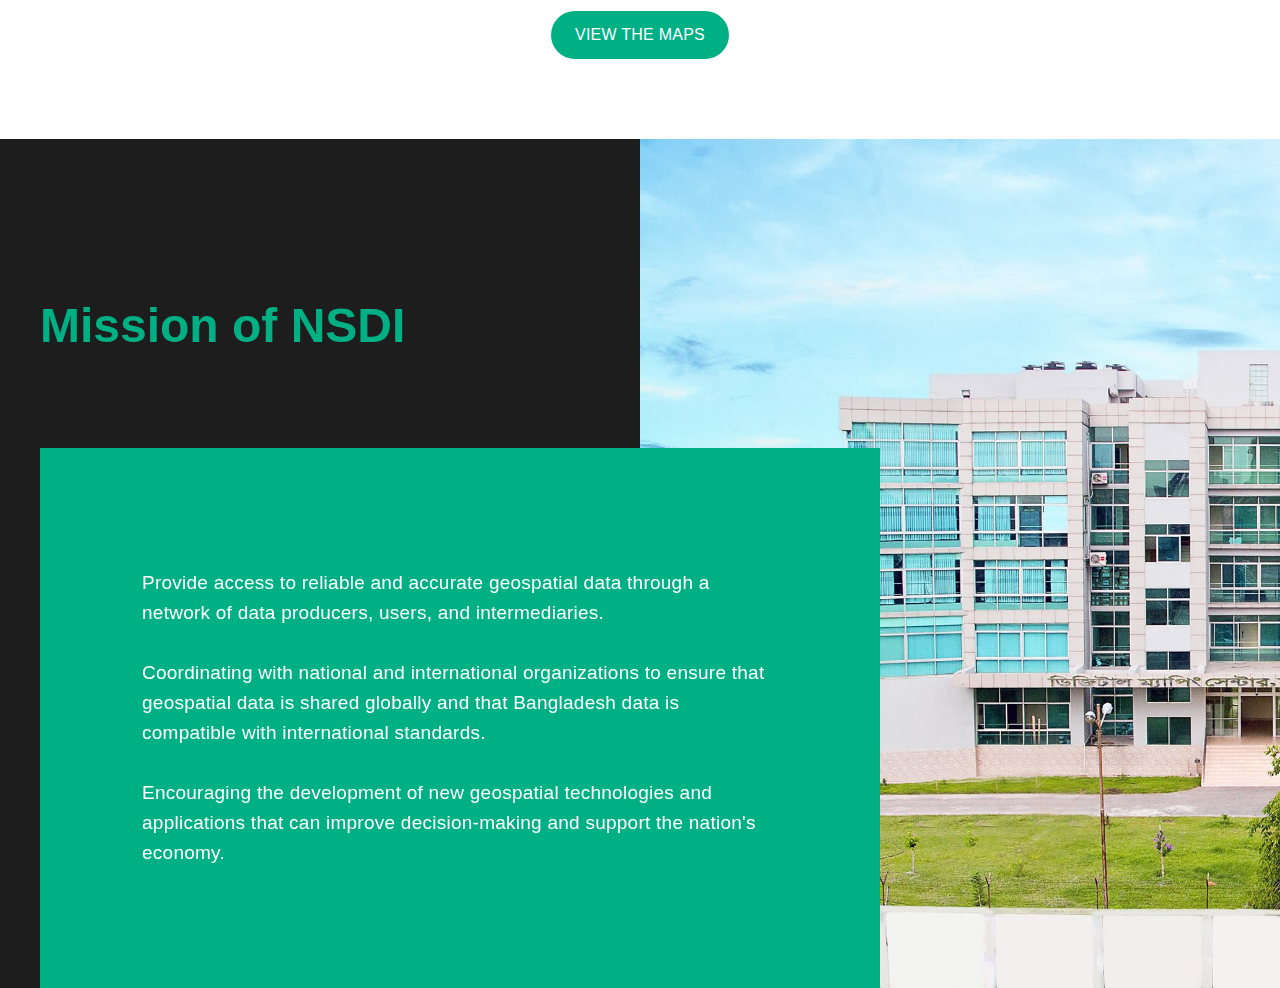
==== commit 60047ac7: "Added mission section." ====
--- a/index.html
+++ b/index.html
@@ -350,8 +350,114 @@
                 </div>
             </div>
         </article>
+        <article>
+            <div class="article-wrapper">
+                <figure>
+                    <img src="https://media.springernature.com/lw685/springer-static/image/art%3A10.1007%2Fs41748-021-00231-8/MediaObjects/41748_2021_231_Fig5_HTML.png"
+                        alt="" />
+                </figure>
+                <div class="article-body">
+                    <h4>Agricultural Drought</h4>
+                    <p>
+                        Agricultural drought in Bangladesh leads to crop failures, food insecurity, and loss of
+                        livelihood for millions of farmers.
+                    </p>
+                    <a href="#" class="read-more">
+                        View Layer<span class="sr-only">Layer 1</span>
+                        <svg xmlns="http://www.w3.org/2000/svg" class="icon" viewBox="0 0 20 20" fill="currentColor">
+                            <path fill-rule="evenodd"
+                                d="M12.293 5.293a1 1 0 011.414 0l4 4a1 1 0 010 1.414l-4 4a1 1 0 01-1.414-1.414L14.586 11H3a1 1 0 110-2h11.586l-2.293-2.293a1 1 0 010-1.414z"
+                                clip-rule="evenodd" />
+                        </svg>
+                    </a>
+                </div>
+            </div>
+        </article>
+        <article>
+
+            <div class="article-wrapper">
+                <figure>
+                    <img src="assets\images\Europe.jpg" alt="" />
+                </figure>
+                <div class="article-body">
+                    <h4>Population Density</h4>
+                    <p>
+                        Bangladesh has a high population density of over 1,100 people per square kilometer, making it
+                        one of the most densely populated countries.
+                    </p>
+                    <a href="#" class="read-more">
+                        View Layer <span class="sr-only">about this is some title</span>
+                        <svg xmlns="http://www.w3.org/2000/svg" class="icon" viewBox="0 0 20 20" fill="currentColor">
+                            <path fill-rule="evenodd"
+                                d="M12.293 5.293a1 1 0 011.414 0l4 4a1 1 0 010 1.414l-4 4a1 1 0 01-1.414-1.414L14.586 11H3a1 1 0 110-2h11.586l-2.293-2.293a1 1 0 010-1.414z"
+                                clip-rule="evenodd" />
+                        </svg>
+                    </a>
+                </div>
+            </div>
+        </article>
+        <article>
+
+            <div class="article-wrapper">
+                <figure>
+                    <img src="https://www.mdpi.com/sustainability/sustainability-12-03956/article_deploy/html/images/sustainability-12-03956-g001.png"
+                        alt="" />
+                </figure>
+                <div class="article-body">
+                    <h4>Poverty Map</h4>
+                    <p>
+                        Poverty is a persistent issue in Bangladesh, with about 20% of the population living below the
+                        national poverty line.
+                    </p>
+                    <a href="#" class="read-more">
+                        View Layer <span class="sr-only">about this is some title</span>
+                        <svg xmlns="http://www.w3.org/2000/svg" class="icon" viewBox="0 0 20 20" fill="currentColor">
+                            <path fill-rule="evenodd"
+                                d="M12.293 5.293a1 1 0 011.414 0l4 4a1 1 0 010 1.414l-4 4a1 1 0 01-1.414-1.414L14.586 11H3a1 1 0 110-2h11.586l-2.293-2.293a1 1 0 010-1.414z"
+                                clip-rule="evenodd" />
+                        </svg>
+                    </a>
+                </div>
+            </div>
+        </article>
     </section>
+    <div class="featured-btn" style="display: flex; align-items: center; justify-content: center;">
+        <a href="#" class="button-light-green w-button">View the Maps</a>
+    </div>
     <!-- Featured Layers End -->
+
+    <!-- NSDI Mission Start -->
+    <section>
+        <div id="section-our-mission" class="our-mission wf-section">
+            <div class="container w-container">
+                <div style="opacity: 1; transform: translate3d(0px, 0px, 0px) scale3d(1, 1, 1) rotateX(0deg) rotateY(0deg) rotateZ(0deg) skew(0deg, 0deg); transform-style: preserve-3d;"
+                    class="box-485 tablet-text-align-center tablet-margin-auto">
+                    <h2 class="color-light-green">Mission of NSDI</h2>
+                    <div class="body1 color-white mobile-body1-md hide">
+                        We’re here to make every charging point perform <br> better for people and our planet.
+                    </div>
+                </div>
+                <div class="desktop-space-80 tablet-space-64"></div>
+                <div style="opacity: 1; transform: translate3d(0px, 0px, 0px) scale3d(1, 1, 1) rotateX(0deg) rotateY(0deg) rotateZ(0deg) skew(0deg, 0deg); transform-style: preserve-3d;"
+                    class="our-mission-content">
+                    <div class="body1 color-white">Provide access to reliable and accurate geospatial data through a
+                        network of data producers, users, and intermediaries.
+                        <br>
+                        <br>Coordinating with national and international organizations to ensure that geospatial data is
+                        shared globally and that Bangladesh data is compatible with international standards.
+                        <br>
+                        <br>
+                        Encouraging the development of new geospatial technologies and applications that can improve
+                        decision-making and support the nation's economy.
+                    </div>
+                </div>
+            </div>
+            <div class="our-mission-bg"><img src="assets\images\SOB.jpg" loading="lazy" style="opacity: 1;"
+                    srcset="assets\images\SOB.jpg" sizes="(max-width: 991px) 100vw, 1109.21875px" alt=""
+                    class="image-8"></div>
+        </div>
+    </section>
+    <!-- NSDI Mission End -->
 
     <!-- Script Section Start -->
     <script src="https://code.jquery.com/jquery-3.6.4.min.js"></script>
--- a/style.css
+++ b/style.css
@@ -2308,6 +2308,7 @@
   padding-inline: 24px;
   grid-template-columns: repeat(auto-fill, minmax(320px, 1fr));
   gap: 24px;
+  margin-bottom: 2rem;
 }
 
 @media screen and (max-width: 960px) {
@@ -2354,3 +2355,119 @@
   font-size: 15px;
   margin-bottom: 10px;
 }
+
+/* NSDI Mission CSS */
+.body1 {
+  text-align: left;
+  letter-spacing: 0.25px;
+  font-size: 19px;
+  line-height: 30px;
+}
+.color-white {
+  color: #fff;
+}
+.desktop-space-80 {
+  height: 80px;
+}
+.our-mission {
+  background-color: #1d1d1d;
+  padding-top: 160px;
+  position: relative;
+}
+.box-485 {
+  width: 100%;
+  max-width: 485px;
+}
+.color-light-green {
+  color: #00b085;
+}
+.our-mission-content {
+  max-width: 840px;
+  background-color: #00b085;
+  padding: 120px 102px;
+}
+.our-mission-bg {
+  position: absolute;
+  top: 0;
+  bottom: 0;
+  left: 50%;
+  right: 0;
+  overflow: hidden;
+}
+.image-8 {
+  width: auto;
+  height: 100%;
+  max-width: 9999px;
+}
+.hide {
+  display: none;
+}
+@media screen and (max-width: 991px) {
+  .body1 {
+    font-size: 18px;
+    line-height: 27px;
+  }
+  .desktop-space-80.tablet-space-64 {
+    height: 64px;
+  }
+  .desktop-space-80.tablet-space-64 {
+    height: 64px;
+  }
+  .our-mission {
+    padding-top: 120px;
+  }
+  .box-485.tablet-text-align-center {
+    text-align: center;
+  }
+  .box-485.tablet-text-align-center.tablet-margin-auto {
+    margin-left: auto;
+    margin-right: auto;
+  }
+  .our-mission-content {
+    text-align: center;
+    padding: 80px 48px;
+  }
+  .our-mission-bg {
+    height: 505px;
+    margin-top: -224px;
+    position: static;
+  }
+  .image-8 {
+    width: 100%;
+    height: auto;
+    max-width: 100%;
+    object-fit: cover;
+  }
+}
+@media screen and (max-width: 479px) {
+  .body1 {
+    font-size: 16px;
+    line-height: 24px;
+  }
+  .body1.color-white.mobile-body1-md {
+    font-size: 15px;
+    line-height: 22px;
+  }
+  .our-mission {
+    padding-top: 64px;
+  }
+  .our-mission-content {
+    padding: 40px 24px;
+  }
+  .our-mission-bg {
+    height: 361px;
+    margin-top: -106px;
+  }
+  .image-8 {
+    height: 100%;
+  }
+}
+
+.featured-btn {
+  width: 100%;
+  margin-bottom: 5rem;
+}
+
+.featured-btn > .button-light-green {
+  border-radius: 25px;
+}
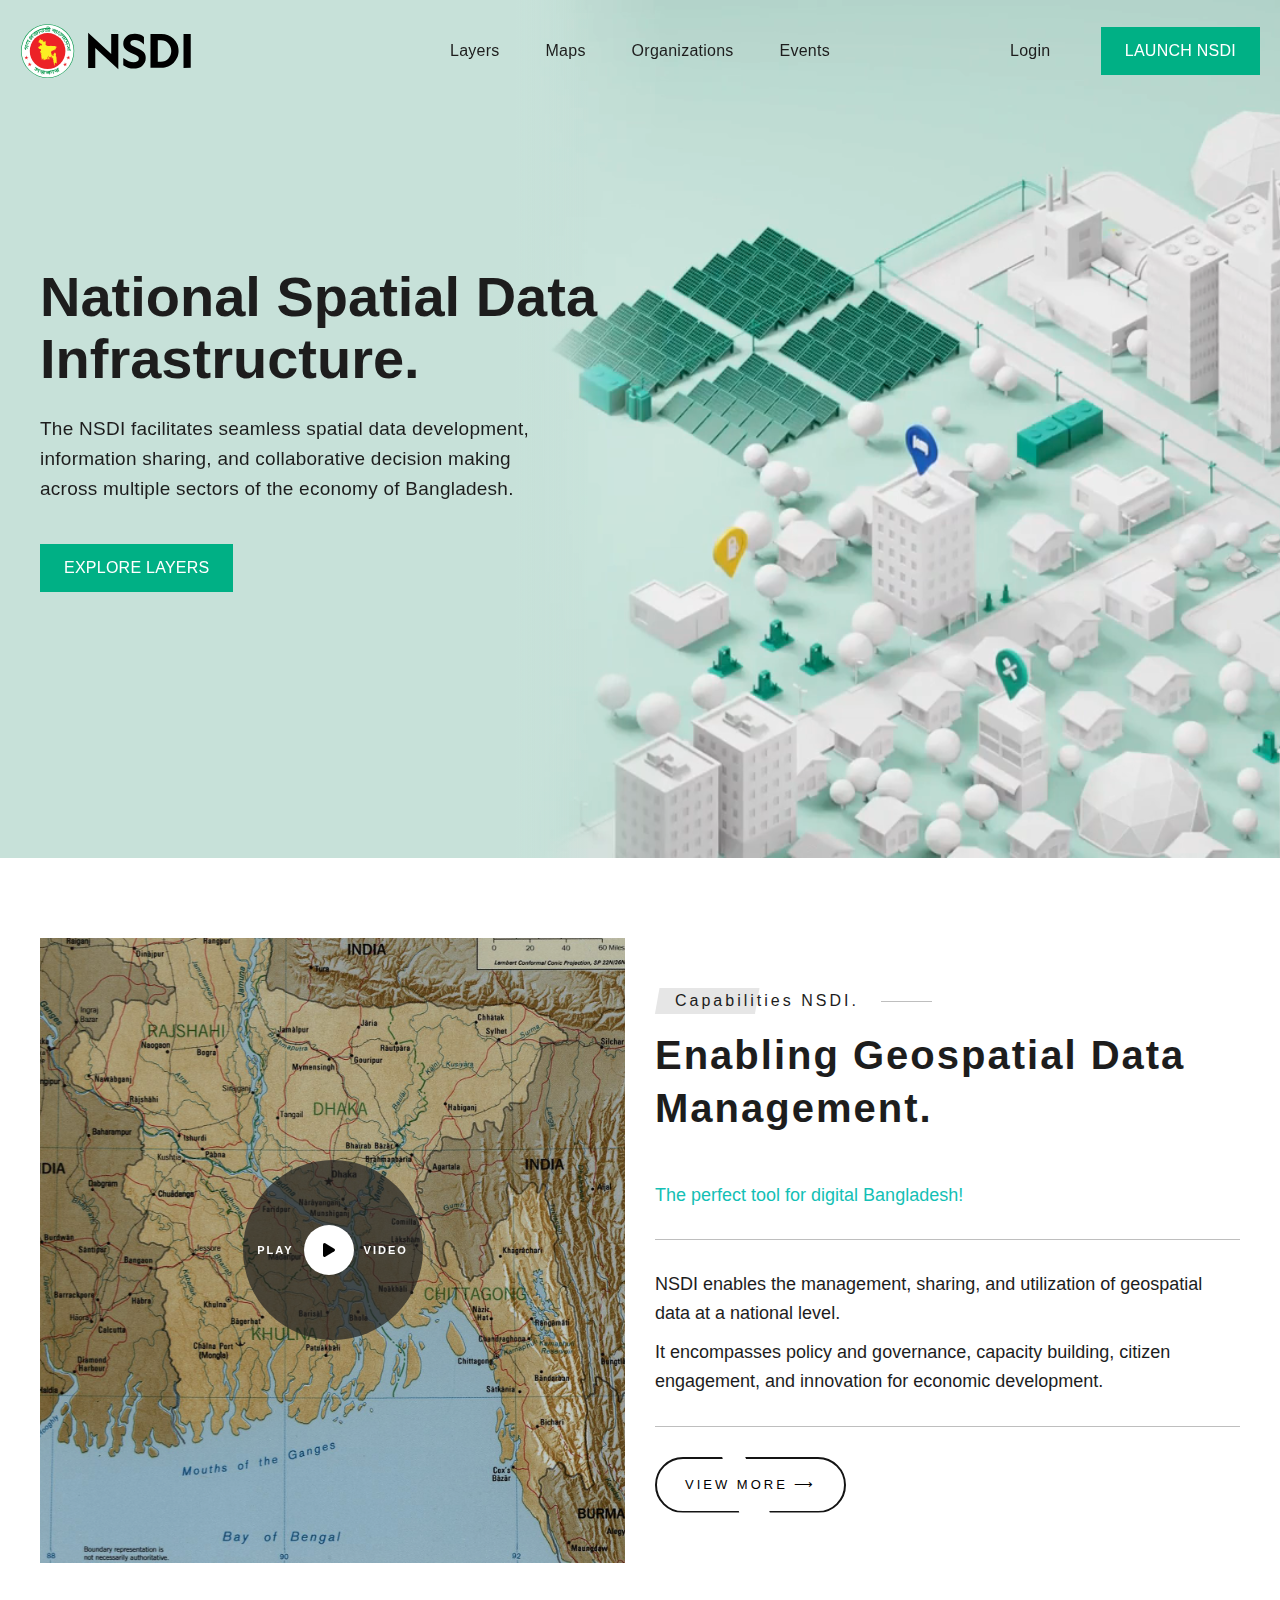
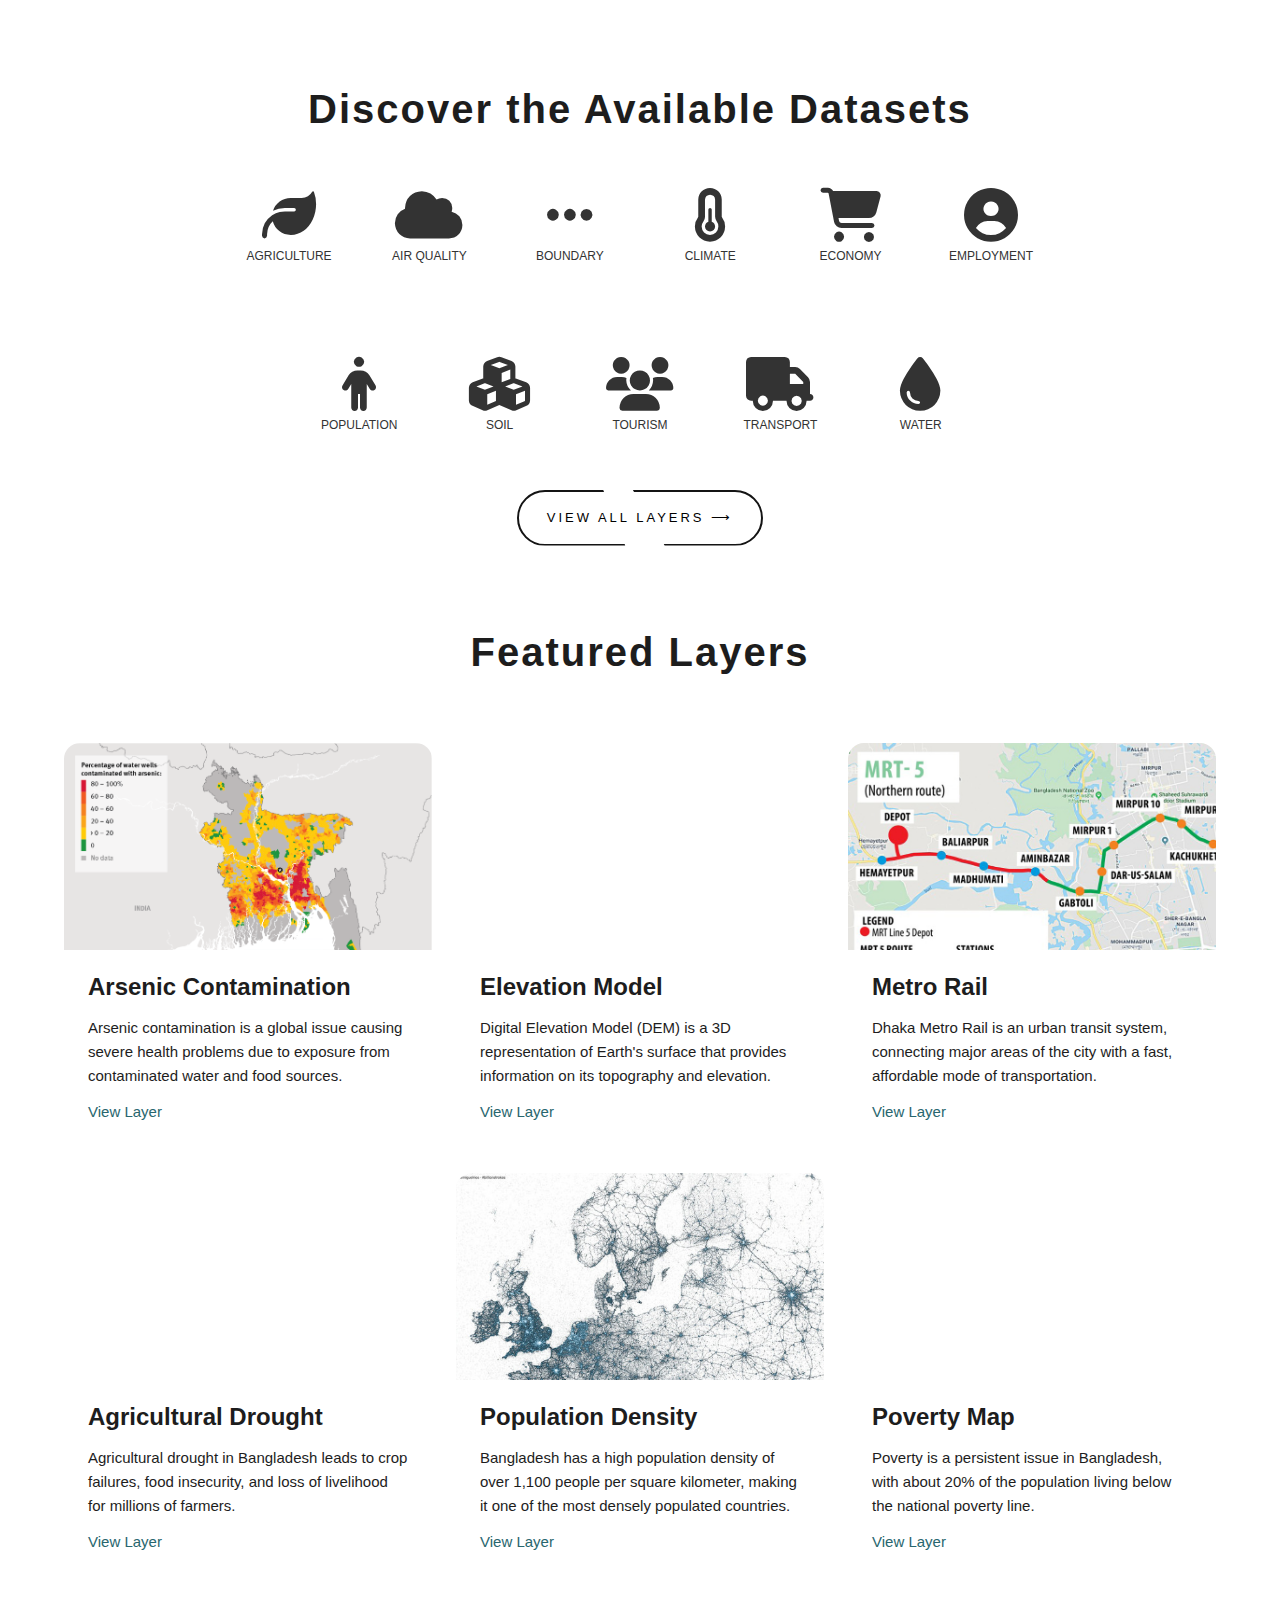
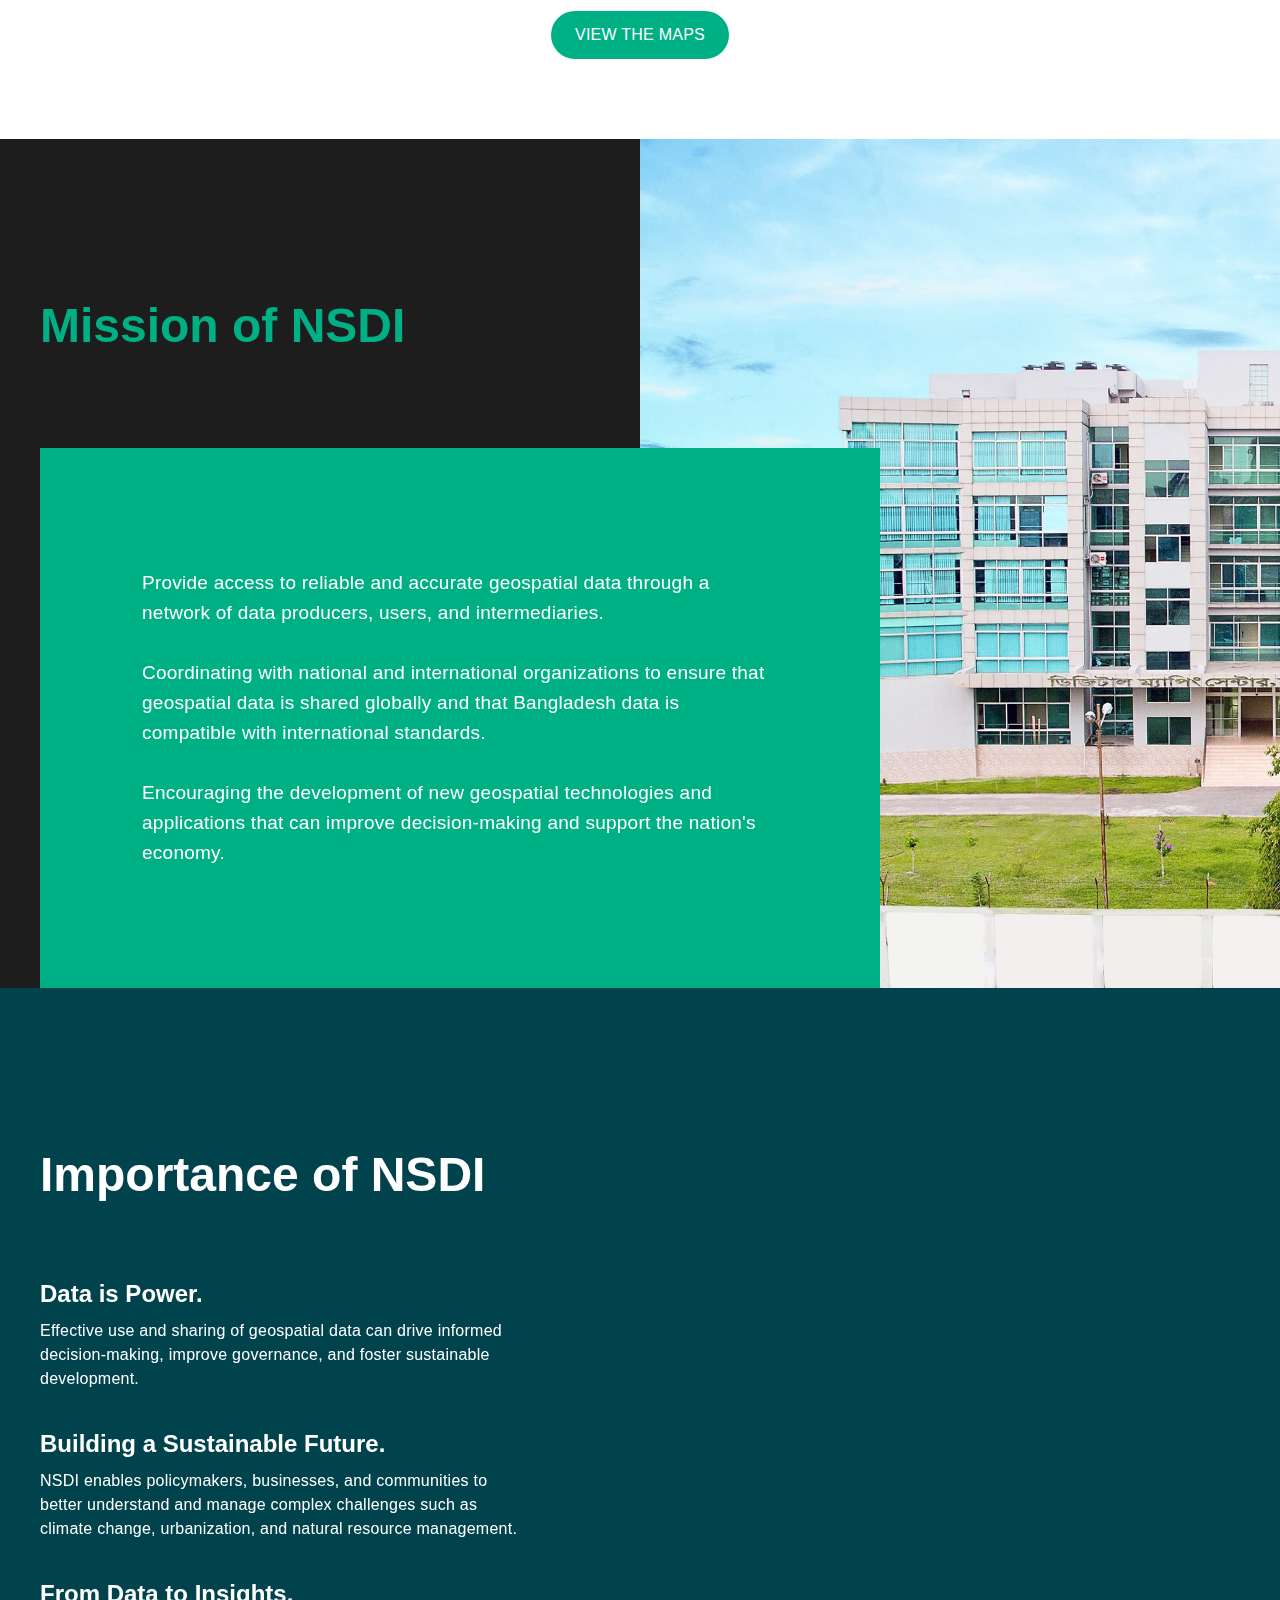
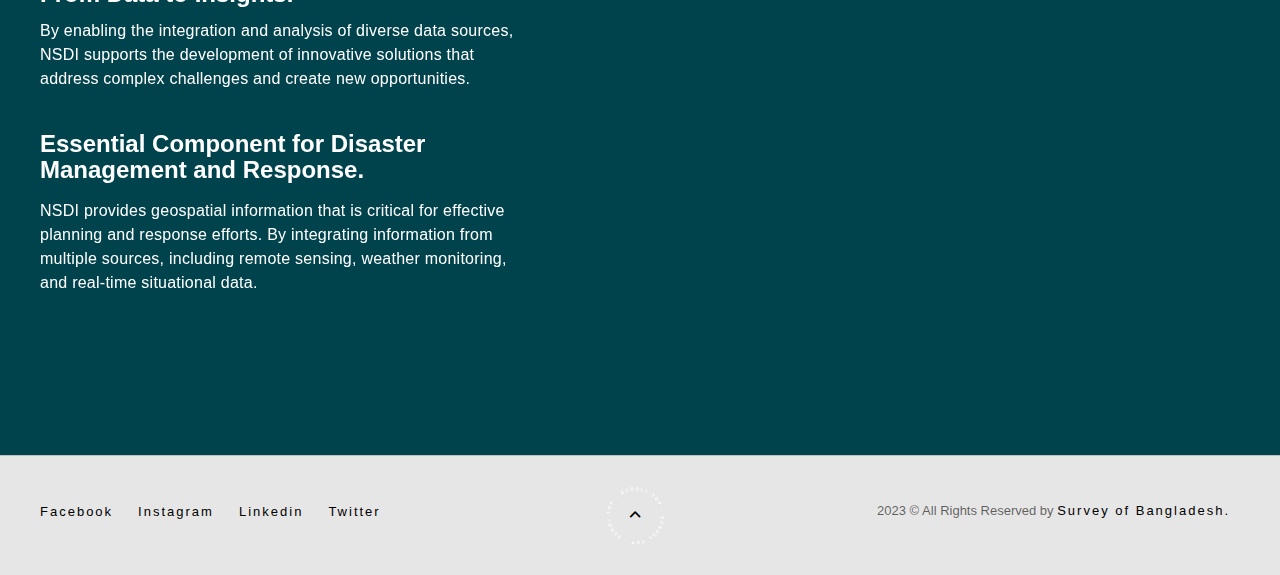
==== commit 8737c3f9: "Added importance and footer section." ====
--- a/index.html
+++ b/index.html
@@ -459,6 +459,94 @@
     </section>
     <!-- NSDI Mission End -->
 
+    <!-- NSDI Values Start -->
+    <div id="section-our-values" class="our-values wf-section">
+        <div class="container w-container">
+            <div style="opacity: 1; transform: translate3d(0px, 0px, 0px) scale3d(1, 1, 1) rotateX(0deg) rotateY(0deg) rotateZ(0deg) skew(0deg, 0deg); transform-style: preserve-3d;"
+                class="box-485 tablet-box-wide tablet-text-align-center tablet-margin-bottom-120 mobile-margin-bottom-64">
+                <h2 class="color-white margin-bottom-0">Importance of NSDI</h2>
+                <div class="desktop-space-80 tablet-space-64"></div>
+                <h4 class="color-white margin-bottom-12 mobile-h4-md">Data is Power.</h4>
+                <div class="body3 color-white">Effective use and sharing of geospatial data can drive informed
+                    decision-making, improve governance, and foster sustainable development.</div>
+                <div class="desktop-space-40"></div>
+                <h4 class="color-white margin-bottom-12 mobile-h4-md">Building a Sustainable Future.</h4>
+                <div class="body3 color-white">NSDI enables policymakers, businesses, and communities to better
+                    understand and manage complex challenges such as climate change, urbanization, and natural resource
+                    management.</div>
+                <div class="desktop-space-40"></div>
+                <h4 class="color-white margin-bottom-12 mobile-h4-md">From Data to Insights.</h4>
+                <div class="body3 color-white">By enabling the integration and analysis of diverse data sources, NSDI
+                    supports the development of innovative solutions that address complex challenges and create new
+                    opportunities.</div>
+                <div class="desktop-space-40"></div>
+                <h4 class="color-white mobile-h4-md">Essential Component for Disaster Management and Response.</h4>
+                <div class="body3 color-white">NSDI provides geospatial information that is critical for effective
+                    planning and response efforts. By integrating information from multiple sources, including remote
+                    sensing, weather monitoring, and real-time situational data.</div>
+            </div>
+        </div>
+        <div class="our-values-bg"><img src="assets\images\SOB_Values.jpg" loading="lazy" style="opacity: 1;"
+                data-w-id="ecb46985-5ee4-33d3-77e5-6ff7b284d639" srcset="assets\images\SOB_Values.jpg 1944w"
+                sizes="(max-width: 991px) 100vw, 883.0625px" alt="" class="image-full-height"></div>
+    </div>
+    <!-- NSDI Values End -->
+
+    <!-- Footer Start -->
+    <footer class="footer p-relative background-section">
+        <div class="container">
+            <div class="footer-container">
+                <div class="d-flex align-items-center h-100">
+                    <div class="column-left">
+                        <div class="footer-social p-relative">
+                            <ul>
+                                <li class="over-hidden">
+                                    <a href="#" target="_blank" rel="nofollow"
+                                        style="transform-origin: 0px 0px; transform: translate(0px, 0px);">Facebook<div
+                                            class="icon-circle"
+                                            style="transform-origin: 0px 0px; transform: translate(0px, 0px);"></div>
+                                    </a>
+                                </li>
+                                <li class="over-hidden">
+                                    <a href="#" target="_blank" rel="nofollow"
+                                        style="transform-origin: 0px 0px; transform: translate(0px, 0px);">Instagram
+                                        <div class="icon-circle"
+                                            style="transform-origin: 0px 0px; transform: translate(0px, 0px);"></div>
+                                    </a>
+                                </li>
+                                <li class="over-hidden">
+                                    <a href="#" target="_blank" rel="nofollow">Linkedin<div class="icon-circle"></div>
+                                    </a>
+                                </li>
+                                <li class="over-hidden">
+                                    <a href="#" target="_blank" rel="nofollow">Twitter<div class="icon-circle"></div>
+                                    </a>
+                                </li>
+
+                            </ul>
+                        </div>
+                    </div>
+
+                    <div class="scroll-top animation-rotate">
+                        <img src="assets\images\scroll_top.svg" alt="">
+                        <i class="fa fa-angle-up"></i>
+                        <div class="icon-circle"></div>
+                    </div>
+
+                    <div class="column-right">
+                        <h5>2023 © All Rights Reserved by
+                            <!-- <a class="link-hover" data-hover-text="Rezwan Ahmed." target="_blank" rel="nofollow"
+                                href="https://github.com/rezw4n">Survey of Bangladesh.</a> -->
+                            <a class="link-hover" data-hover-text="NSDI." target="_blank" rel="nofollow"
+                                href="https://github.com/nsdibd">Survey of Bangladesh.</a>
+                        </h5>
+                    </div>
+                </div>
+            </div>
+        </div>
+    </footer>
+    <!-- Footer End -->
+
     <!-- Script Section Start -->
     <script src="https://code.jquery.com/jquery-3.6.4.min.js"></script>
     <script src="index.js"></script>
--- a/style.css
+++ b/style.css
@@ -2471,3 +2471,239 @@
 .featured-btn > .button-light-green {
   border-radius: 25px;
 }
+.color-white {
+  color: #fff;
+}
+.color-white.margin-bottom-0 {
+  margin-bottom: 0;
+}
+.color-white.margin-bottom-12 {
+  margin-bottom: 12px;
+}
+.desktop-space-80 {
+  height: 80px;
+}
+.margin-bottom-0 {
+  margin-bottom: 0;
+}
+.body3 {
+  letter-spacing: 0.25px;
+  font-size: 16px;
+  line-height: 24px;
+}
+.box-485 {
+  width: 100%;
+  max-width: 485px;
+}
+.our-values {
+  background-color: #00434d;
+  padding-top: 160px;
+  padding-bottom: 160px;
+  position: relative;
+}
+.desktop-space-40 {
+  height: 40px;
+}
+.our-values-bg {
+  margin-left: -12px;
+  position: absolute;
+  top: 0;
+  bottom: 0;
+  left: 50%;
+  right: 0;
+  overflow: hidden;
+}
+.image-full-height {
+  width: auto;
+  height: 100%;
+  max-width: 9999px;
+}
+@media screen and (max-width: 991px) {
+  .color-white.margin-bottom-0 {
+    text-align: center;
+  }
+  .desktop-space-80.tablet-space-64 {
+    height: 64px;
+  }
+  .desktop-space-80.tablet-space-64 {
+    height: 64px;
+  }
+  .box-485.tablet-text-align-center {
+    text-align: center;
+  }
+  .box-485.tablet-box-wide {
+    max-width: 100%;
+  }
+  .box-485.tablet-box-wide.tablet-text-align-center.tablet-margin-bottom-120 {
+    margin-bottom: 120px;
+  }
+  .our-values {
+    padding-top: 120px;
+    padding-bottom: 0;
+  }
+  .our-values-bg {
+    margin-left: 0;
+    position: static;
+  }
+  .image-full-height {
+    height: auto;
+    max-width: 100%;
+  }
+}
+@media screen and (max-width: 479px) {
+  .color-white.margin-bottom-12.mobile-h4-md {
+    margin-bottom: 16px;
+    font-size: 18px;
+    line-height: 20px;
+  }
+  .color-white.mobile-h4-md {
+    font-size: 18px;
+    line-height: 22px;
+  }
+  .box-485.tablet-box-wide.tablet-text-align-center.tablet-margin-bottom-120.mobile-margin-bottom-64 {
+    margin-bottom: 64px;
+  }
+  .our-values {
+    padding-top: 64px;
+  }
+}
+
+/* Footer */
+.footer {
+  border-top: 1px solid var(--border-color);
+}
+.footer .footer-container {
+  padding: 30px 0;
+}
+@media only screen and (max-width: 767px) {
+  .footer .footer-container > div {
+    -webkit-box-orient: vertical;
+    -webkit-box-direction: normal;
+    -ms-flex-direction: column;
+    flex-direction: column;
+  }
+}
+.footer .column-left,
+.footer .column-right {
+  width: calc(50% - 35px);
+}
+@media only screen and (max-width: 767px) {
+  .footer .column-left,
+  .footer .column-right {
+    width: 100%;
+    text-align: center;
+  }
+}
+.footer .column-left .footer-social ul {
+  margin: 0;
+}
+.footer .column-left .footer-social ul li {
+  color: var(--heading-color);
+  display: inline-block;
+  font-size: 14px;
+  font-weight: 500;
+  margin-right: 15px;
+  padding-right: 5px;
+}
+@media only screen and (max-width: 575px) {
+  .footer .column-left .footer-social ul li {
+    font-size: 13px;
+    margin-right: 3px;
+    padding-right: 3px;
+  }
+}
+.footer .column-left .footer-social ul li:first-of-type {
+  padding-left: 0;
+}
+.footer .column-left .footer-social ul li a {
+  color: var(--heading-color);
+  display: inline-block;
+  letter-spacing: 2px;
+  font-size: 13px;
+  font-family: var(--heading-font);
+  font-weight: 400;
+  position: relative;
+}
+.footer .column-right {
+  text-align: right;
+}
+@media only screen and (max-width: 767px) {
+  .footer .column-right {
+    text-align: center;
+    margin-top: 20px;
+  }
+}
+.footer .column-right h5 {
+  color: var(--font-color);
+  display: inline-block;
+  font-size: 13px;
+  font-weight: 400;
+  overflow: hidden;
+}
+.footer .column-right h5 .love {
+  color: #fd4145;
+  padding-left: 5px;
+  padding-right: 5px;
+  font-size: 16px;
+  font-weight: bold;
+}
+.footer .column-right h5 .link-hover {
+  text-transform: initial;
+}
+.footer .scroll-top {
+  position: relative;
+}
+@media only screen and (max-width: 767px) {
+  .footer .scroll-top {
+    position: absolute;
+    right: 15px;
+    -webkit-box-ordinal-group: 4;
+    -ms-flex-order: 3;
+    order: 3;
+  }
+}
+@media only screen and (max-width: 575px) {
+  .footer .scroll-top {
+    position: relative;
+    margin-top: 20px;
+    -webkit-box-ordinal-group: 4;
+    -ms-flex-order: 3;
+    order: 3;
+  }
+}
+.footer .scroll-top .icon-circle {
+  position: absolute;
+  width: 120%;
+  height: 120%;
+  top: -10%;
+  left: -10%;
+  border-radius: 50%;
+  display: none;
+}
+.footer .scroll-top:hover .icon-circle {
+  display: inherit;
+}
+.footer .scroll-top img {
+  width: 60px;
+}
+.footer .scroll-top i {
+  position: absolute;
+  top: 50%;
+  left: 50%;
+  width: 40px;
+  height: 40px;
+  line-height: 40px;
+  -webkit-transform: translate(-50%, -50%);
+  -ms-transform: translate(-50%, -50%);
+  transform: translate(-50%, -50%);
+  text-align: center;
+  font-size: 14px;
+  color: var(--heading-color);
+  cursor: pointer;
+}
+
+@media only screen and (max-width: 991px) {
+  .footer {
+    padding-top: 70px;
+  }
+}
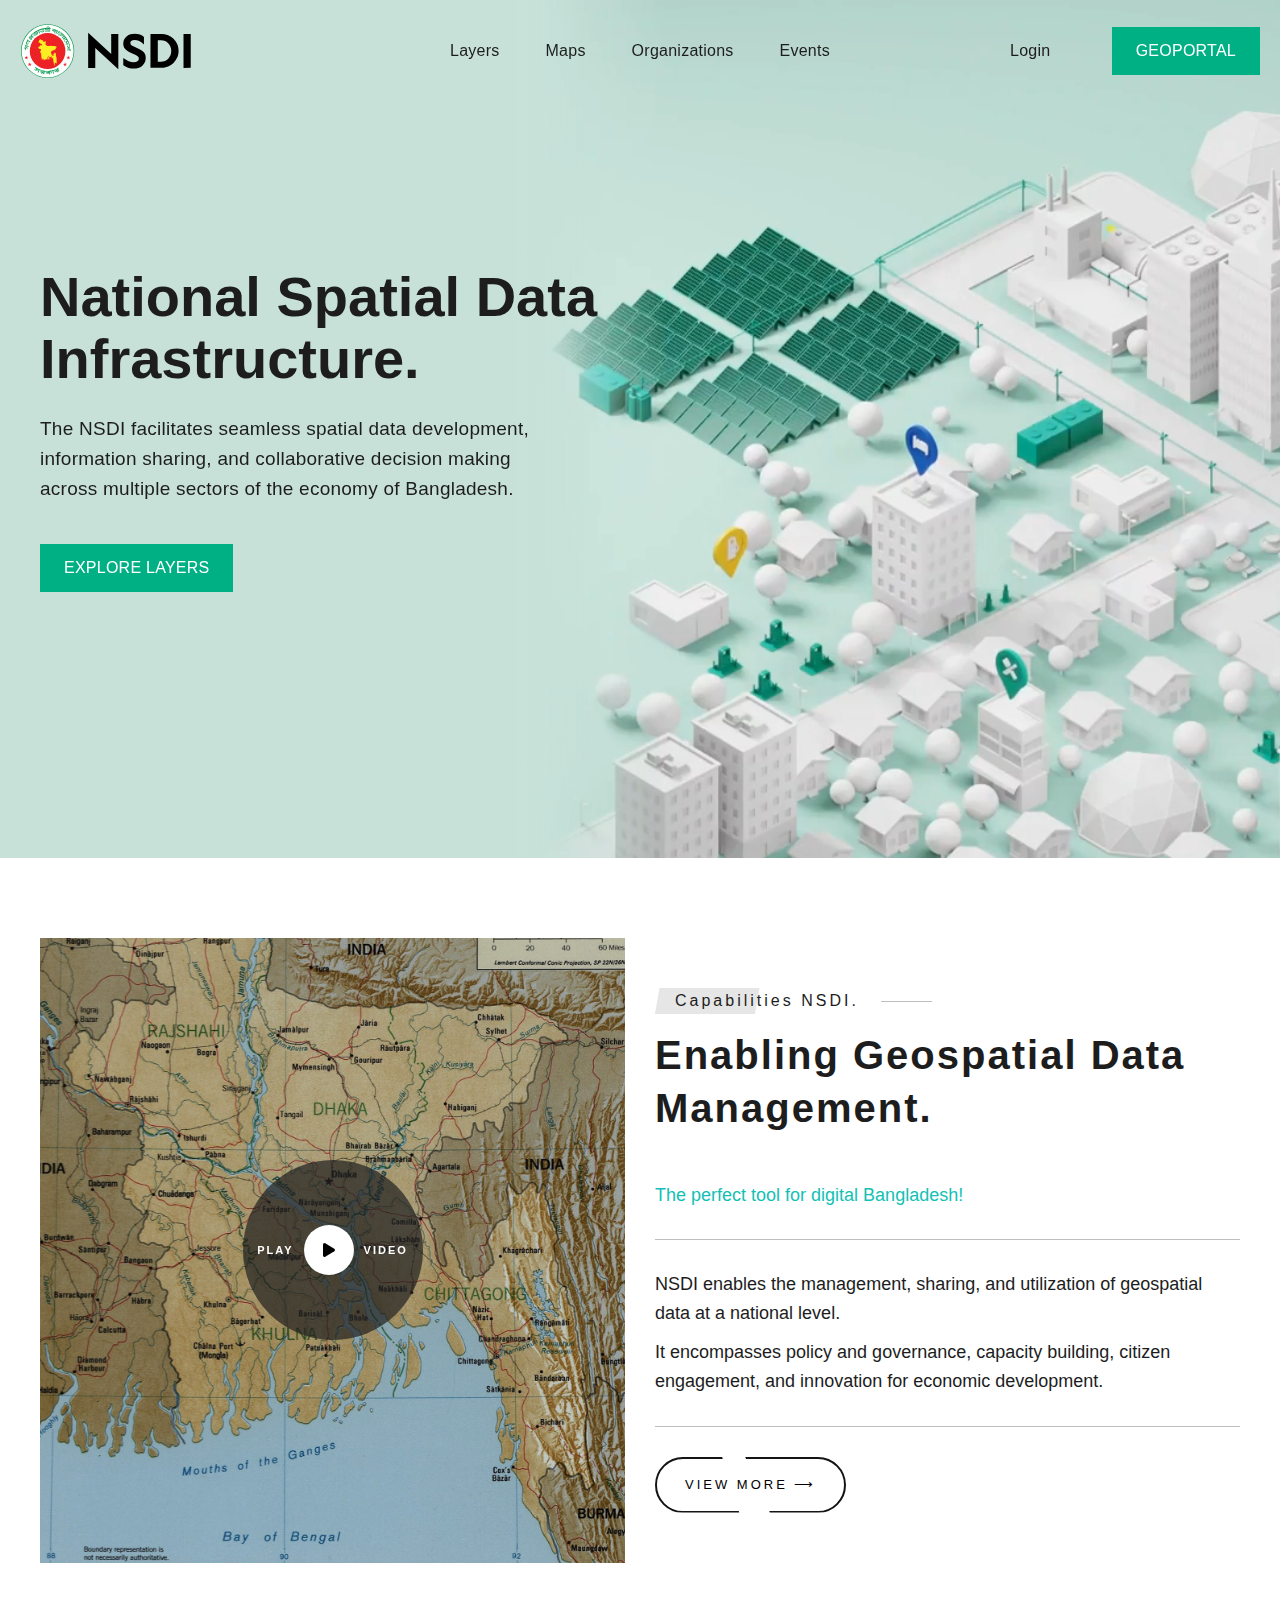
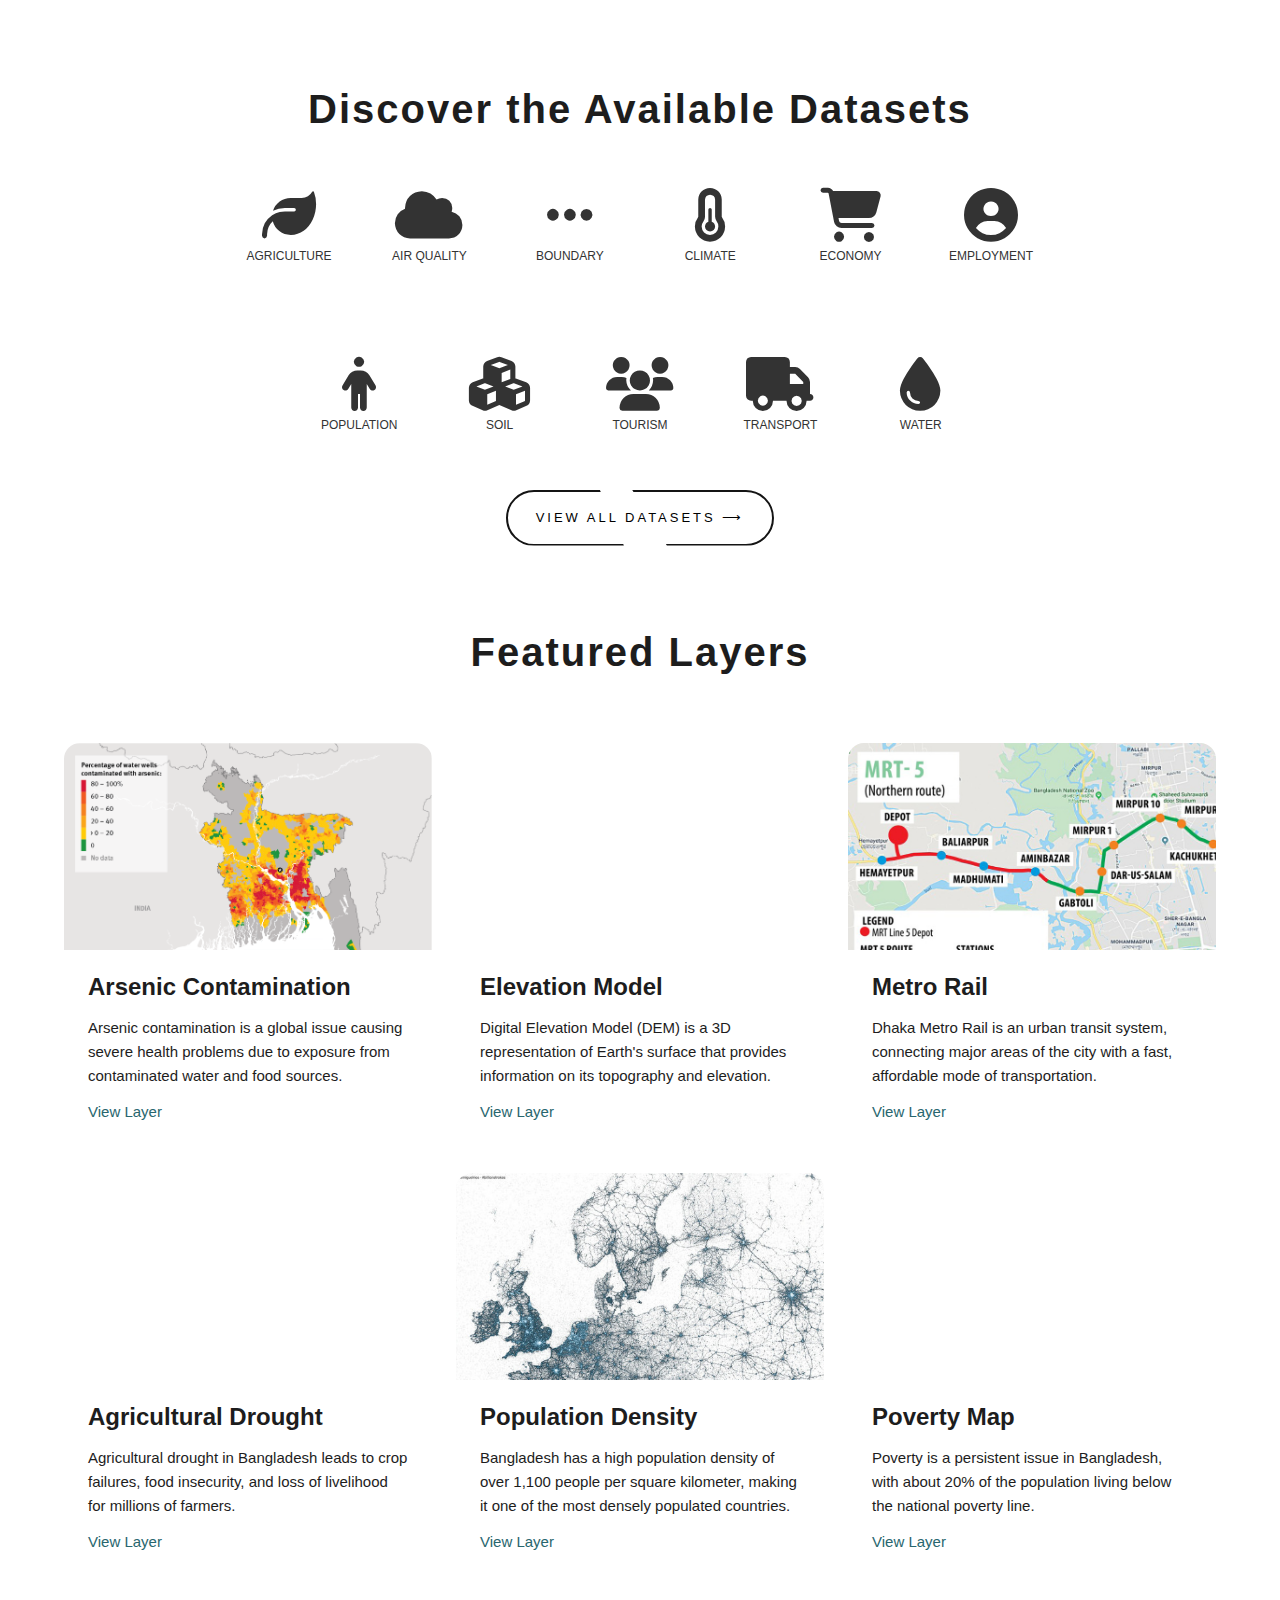
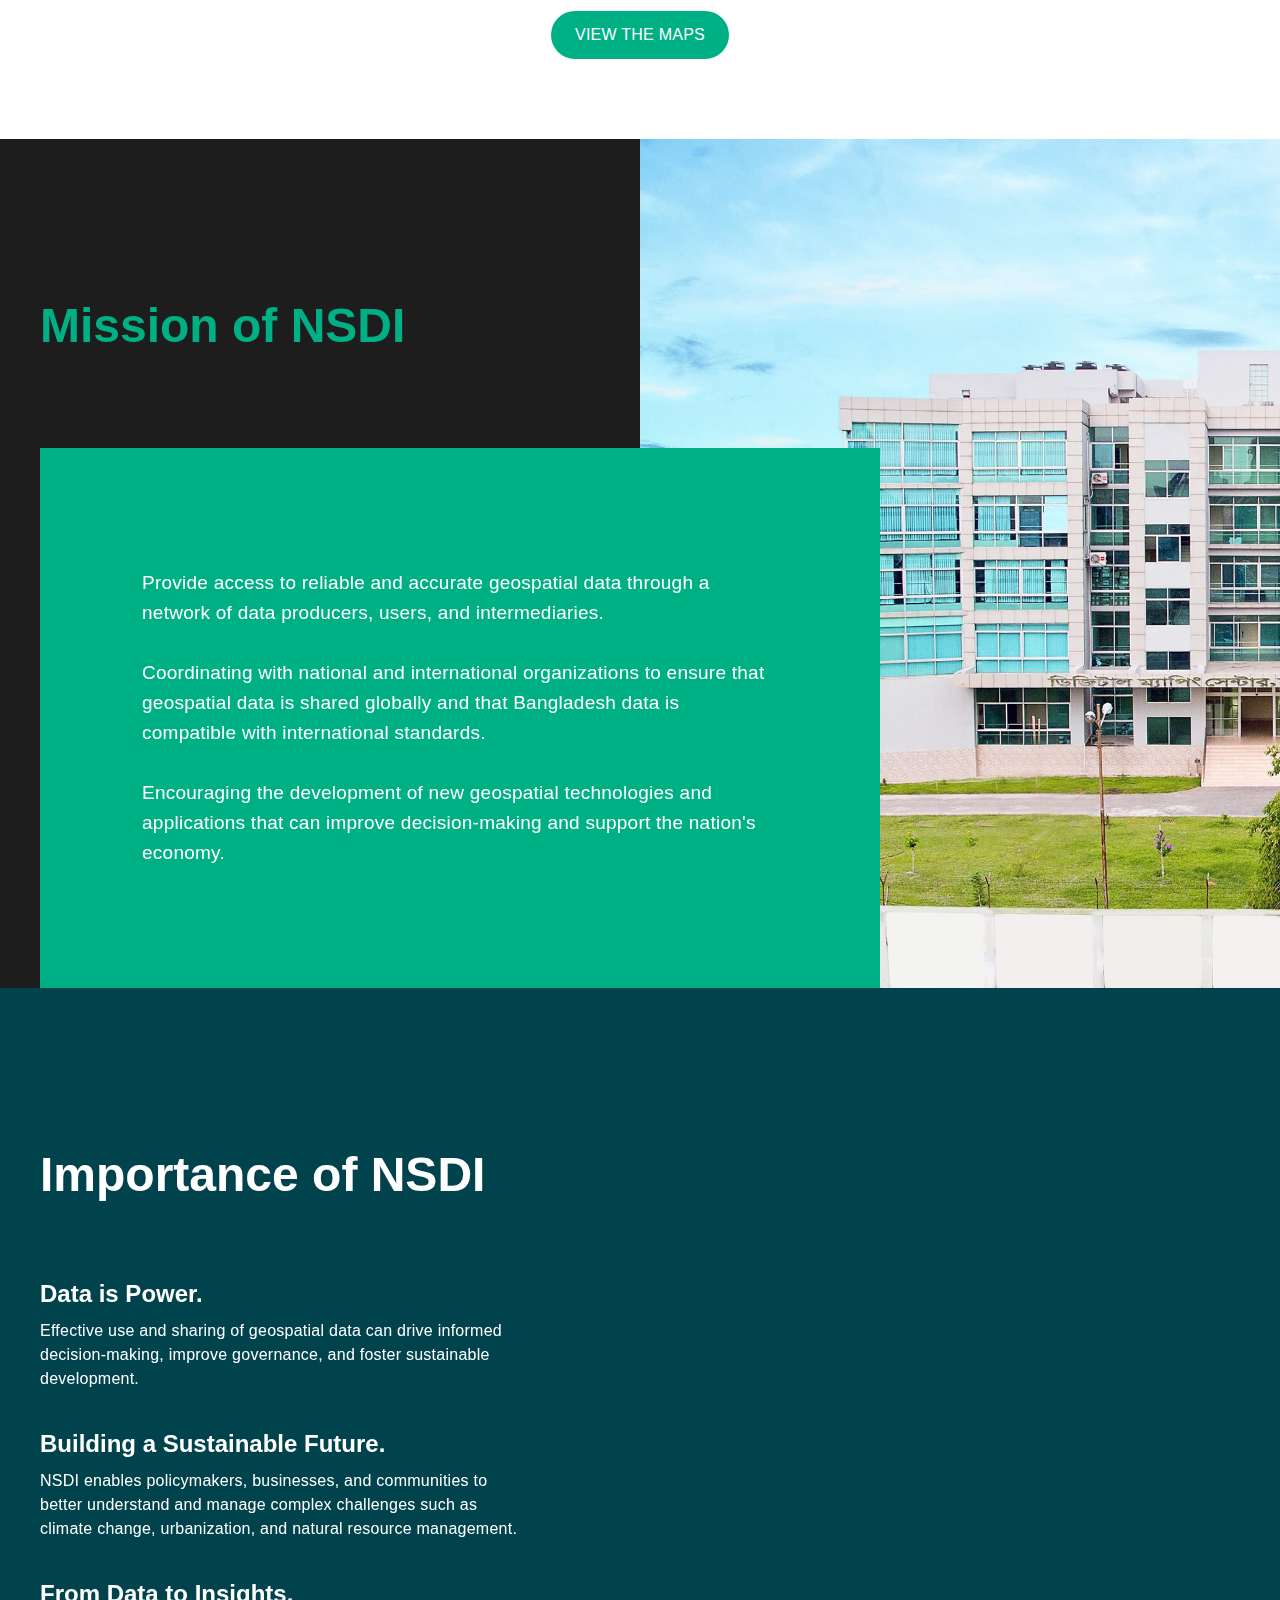
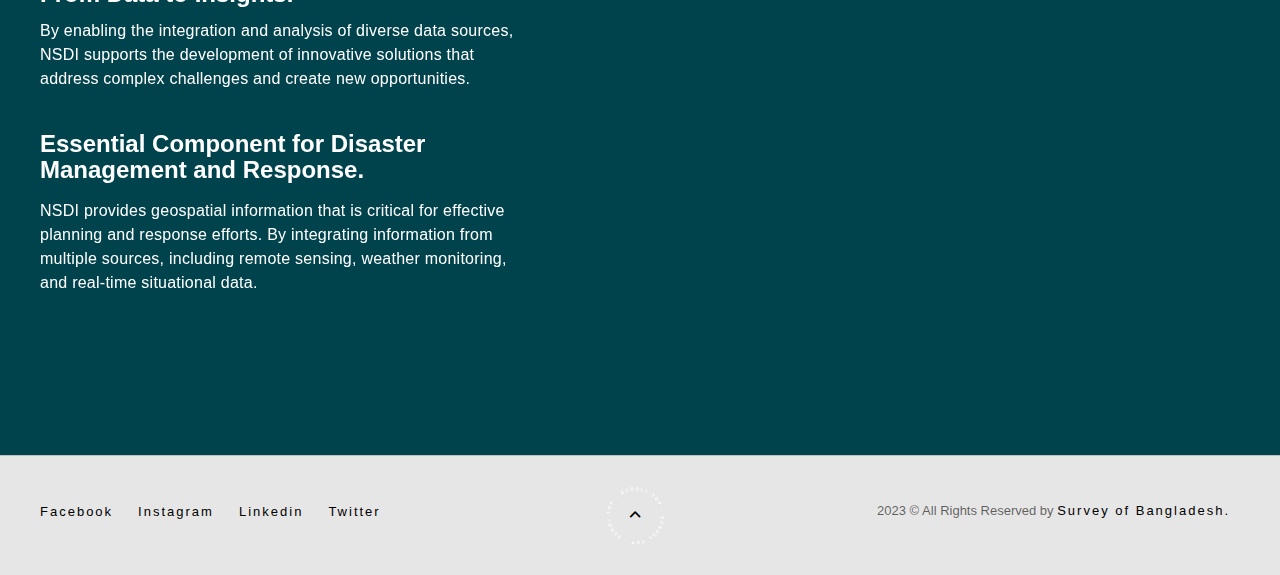
==== commit ec9bf31d: "Updated some texts." ====
--- a/index.html
+++ b/index.html
@@ -37,7 +37,7 @@
                     <div class="text-block black">Login</div>
                 </a>
                 <a href="#" class="button-light-green w-button">
-                    Launch NSDI
+                    Geoportal
                 </a>
             </div>
             <div class="menu-button-black w-nav-button"></div>
@@ -269,7 +269,7 @@
                         <div class="icon-circle" style="transform-origin: 0px 0px; transform: translate(0px, 0px);">
                         </div>
                     </span>
-                    View All Layers
+                    View All Datasets
                     <span>⟶</span>
                 </a>
             </div>
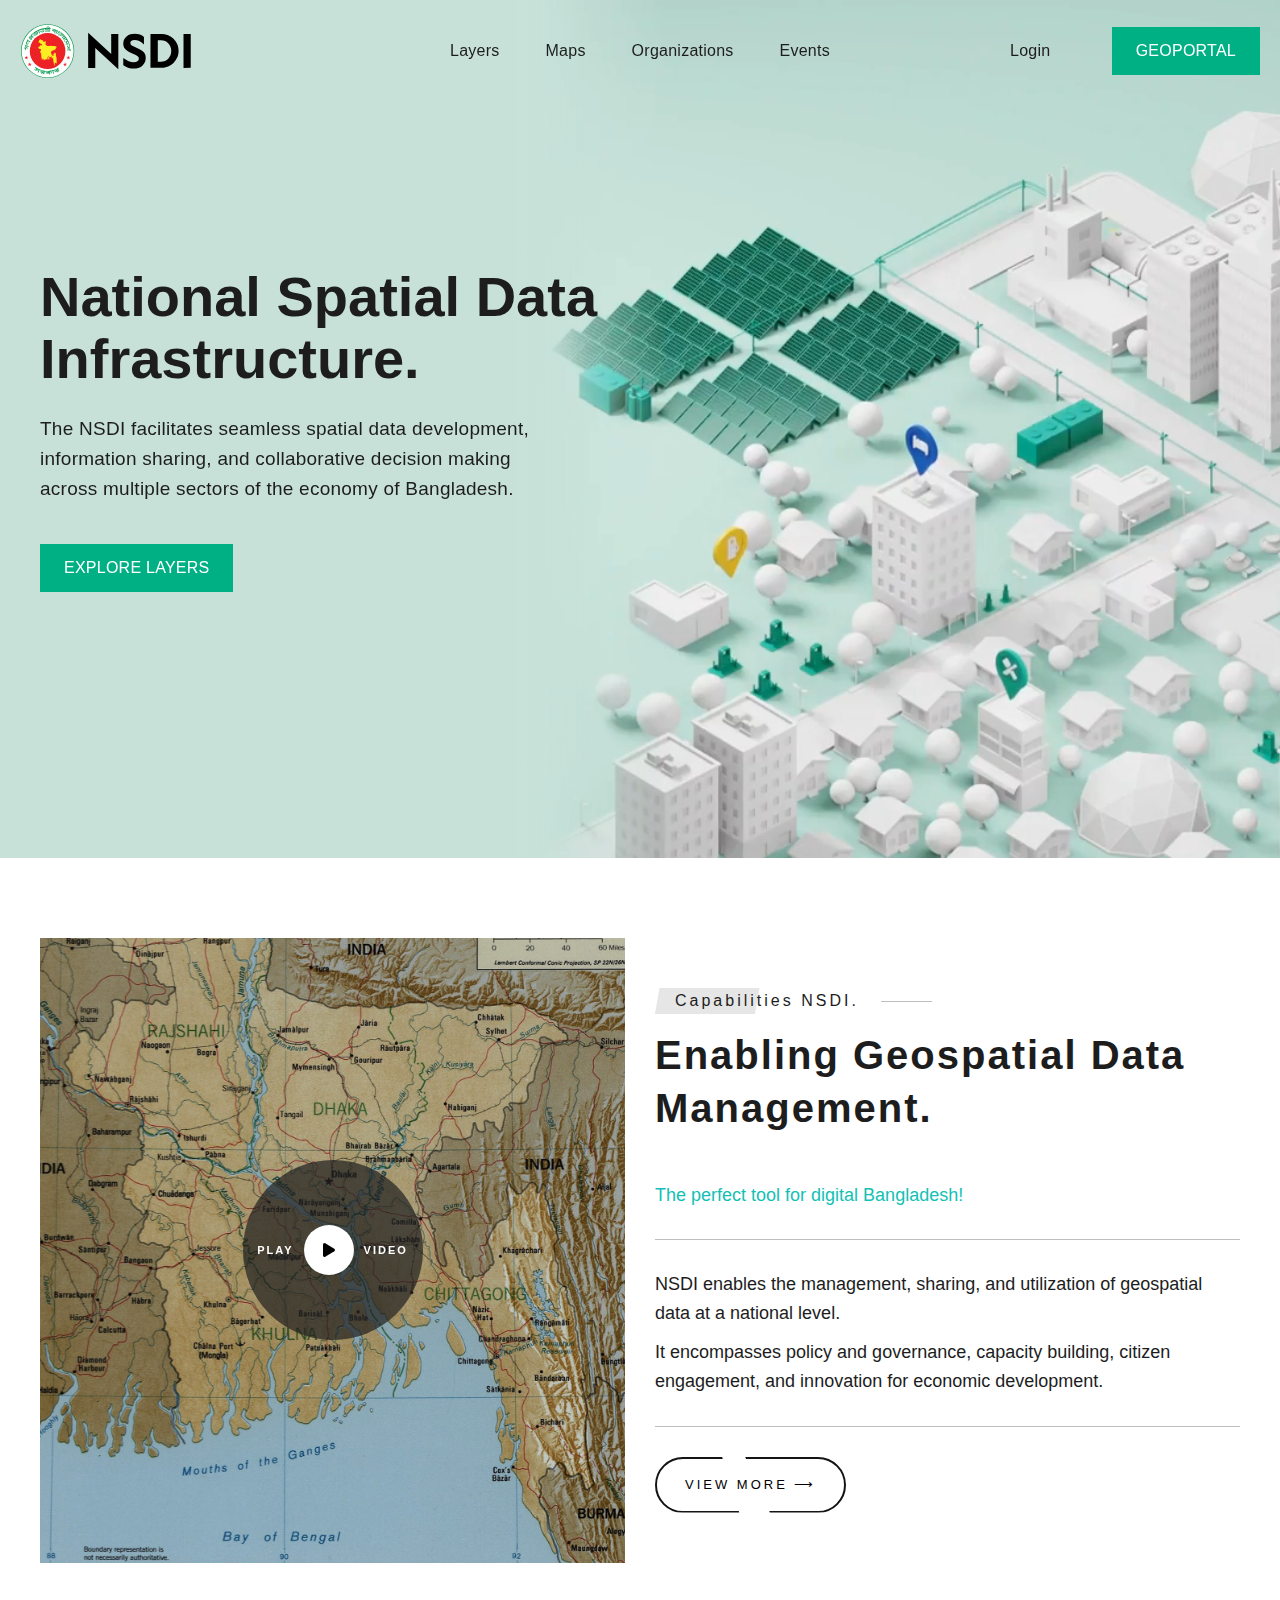
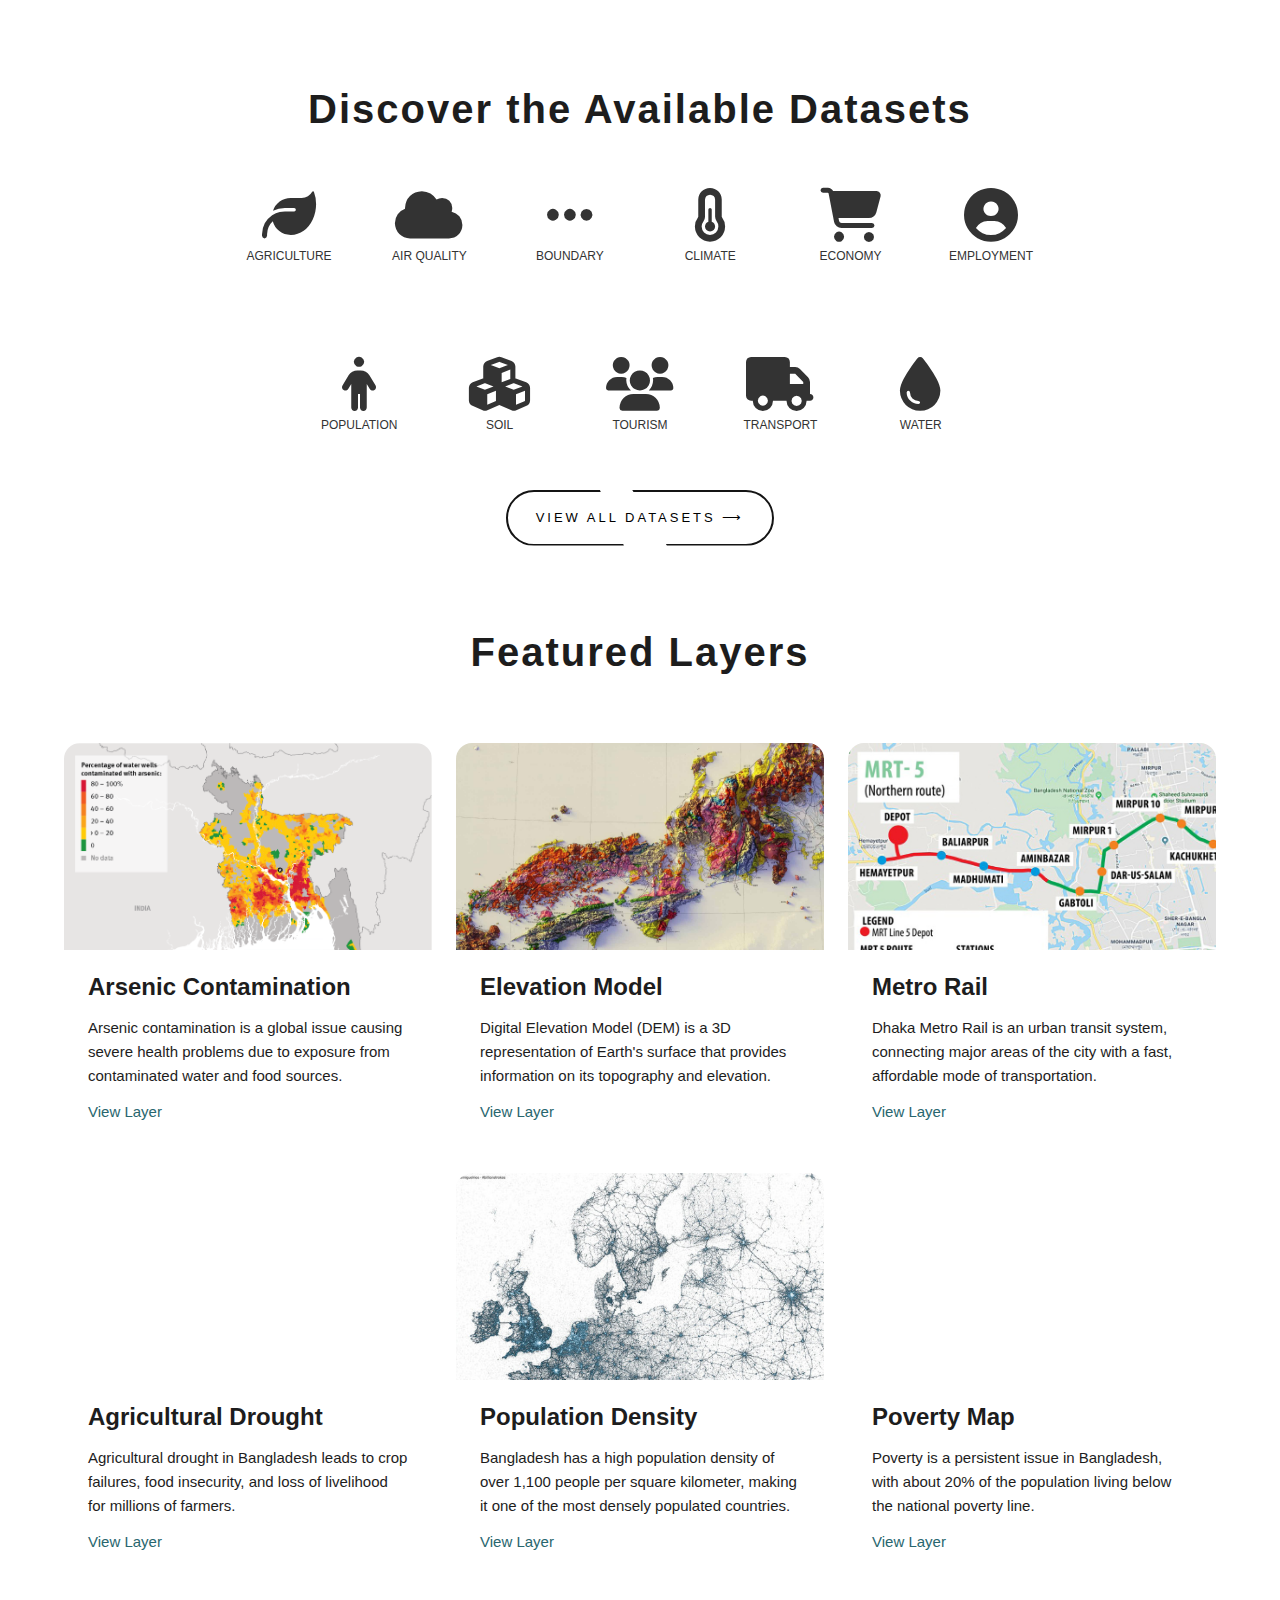
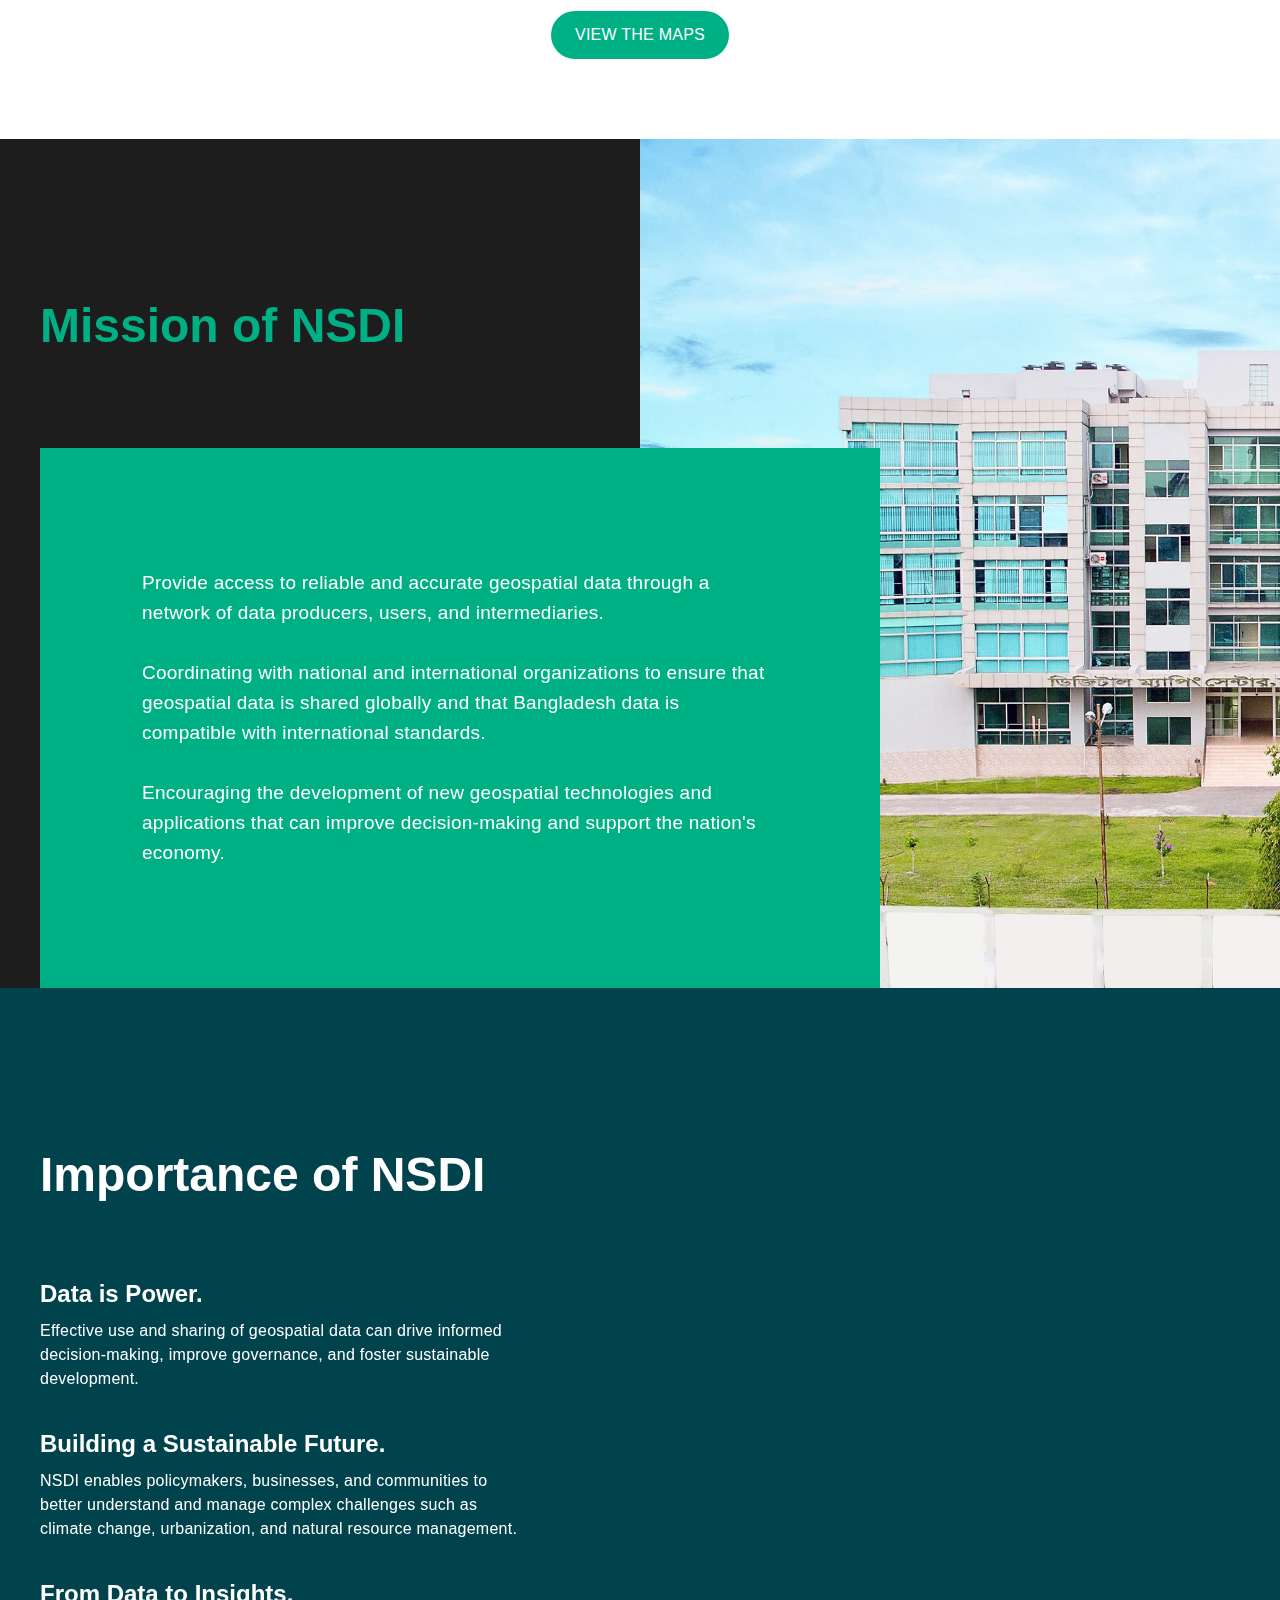
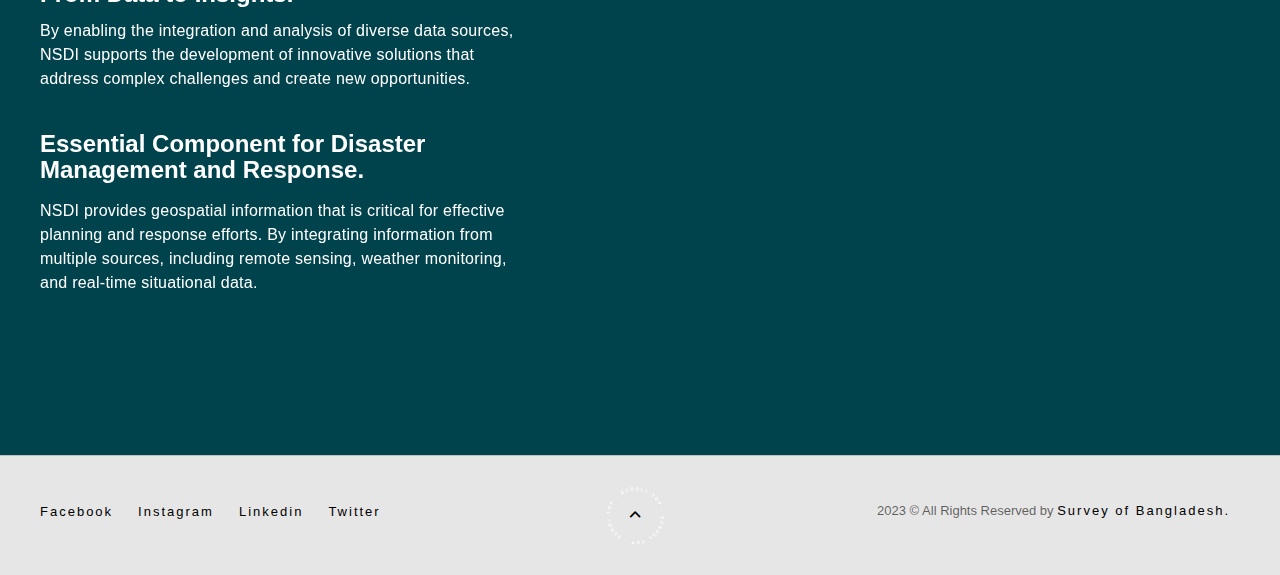
==== commit c2e00cea: "Fixed image url." ====
--- a/index.html
+++ b/index.html
@@ -308,7 +308,7 @@
 
             <div class="article-wrapper">
                 <figure>
-                    <img src="https://gisgeography.com/wp-content/uploads/2016/04/SRTM.png" alt="" />
+                    <img src="assets\images\SRTM.jpg" alt="" />
                 </figure>
                 <div class="article-body">
                     <h4>Elevation Model</h4>
